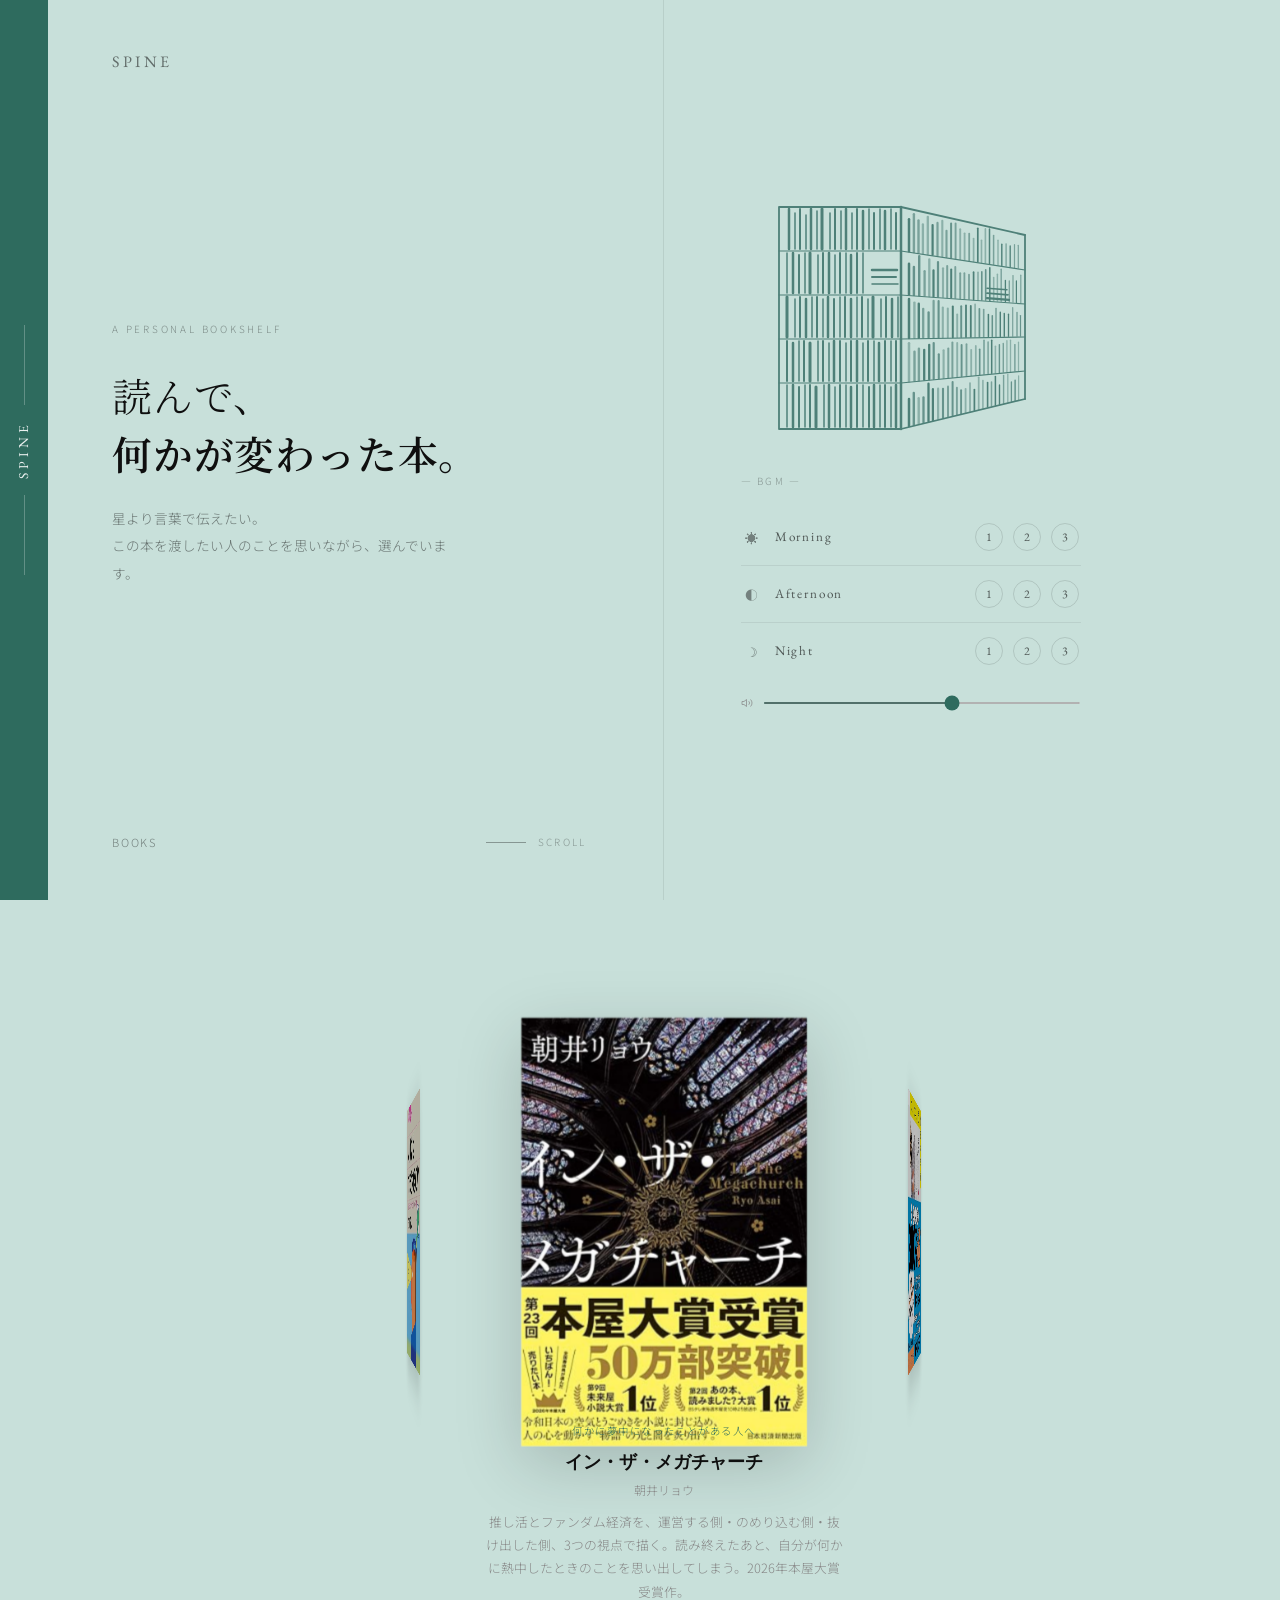
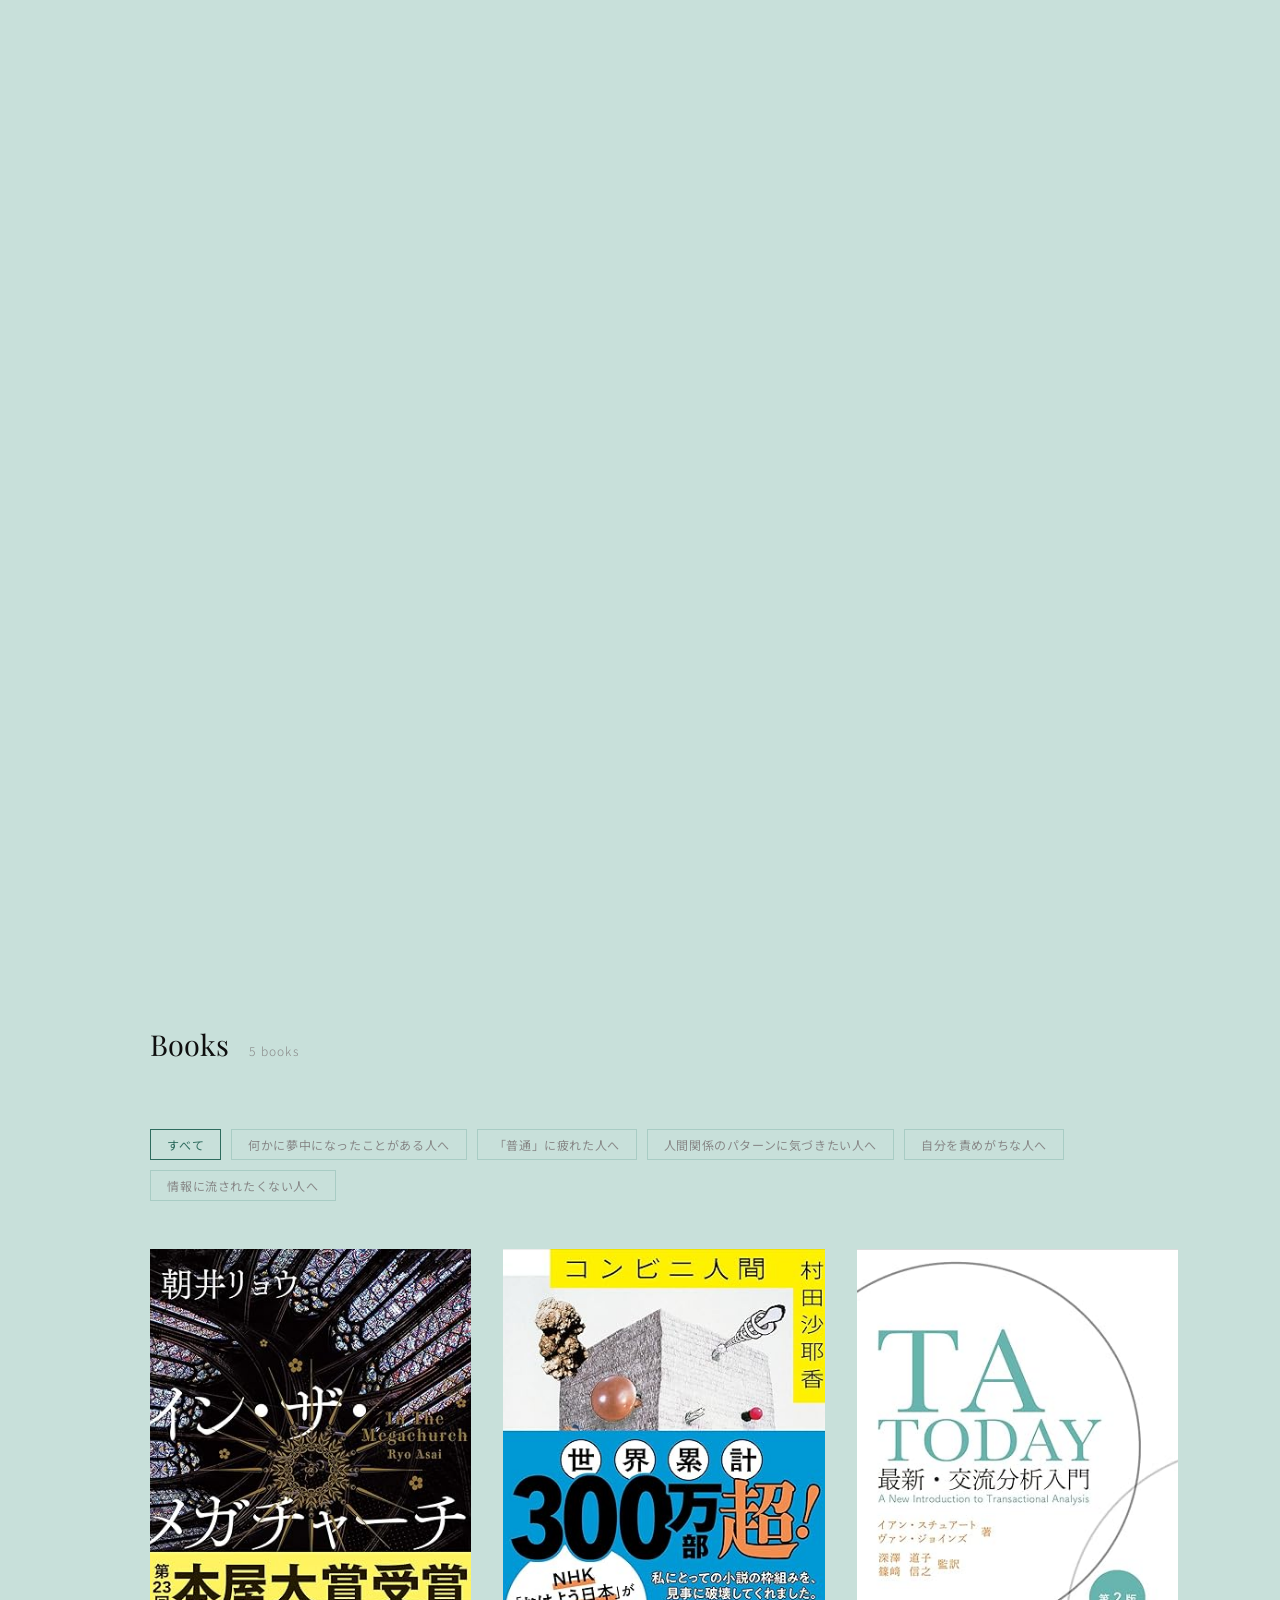
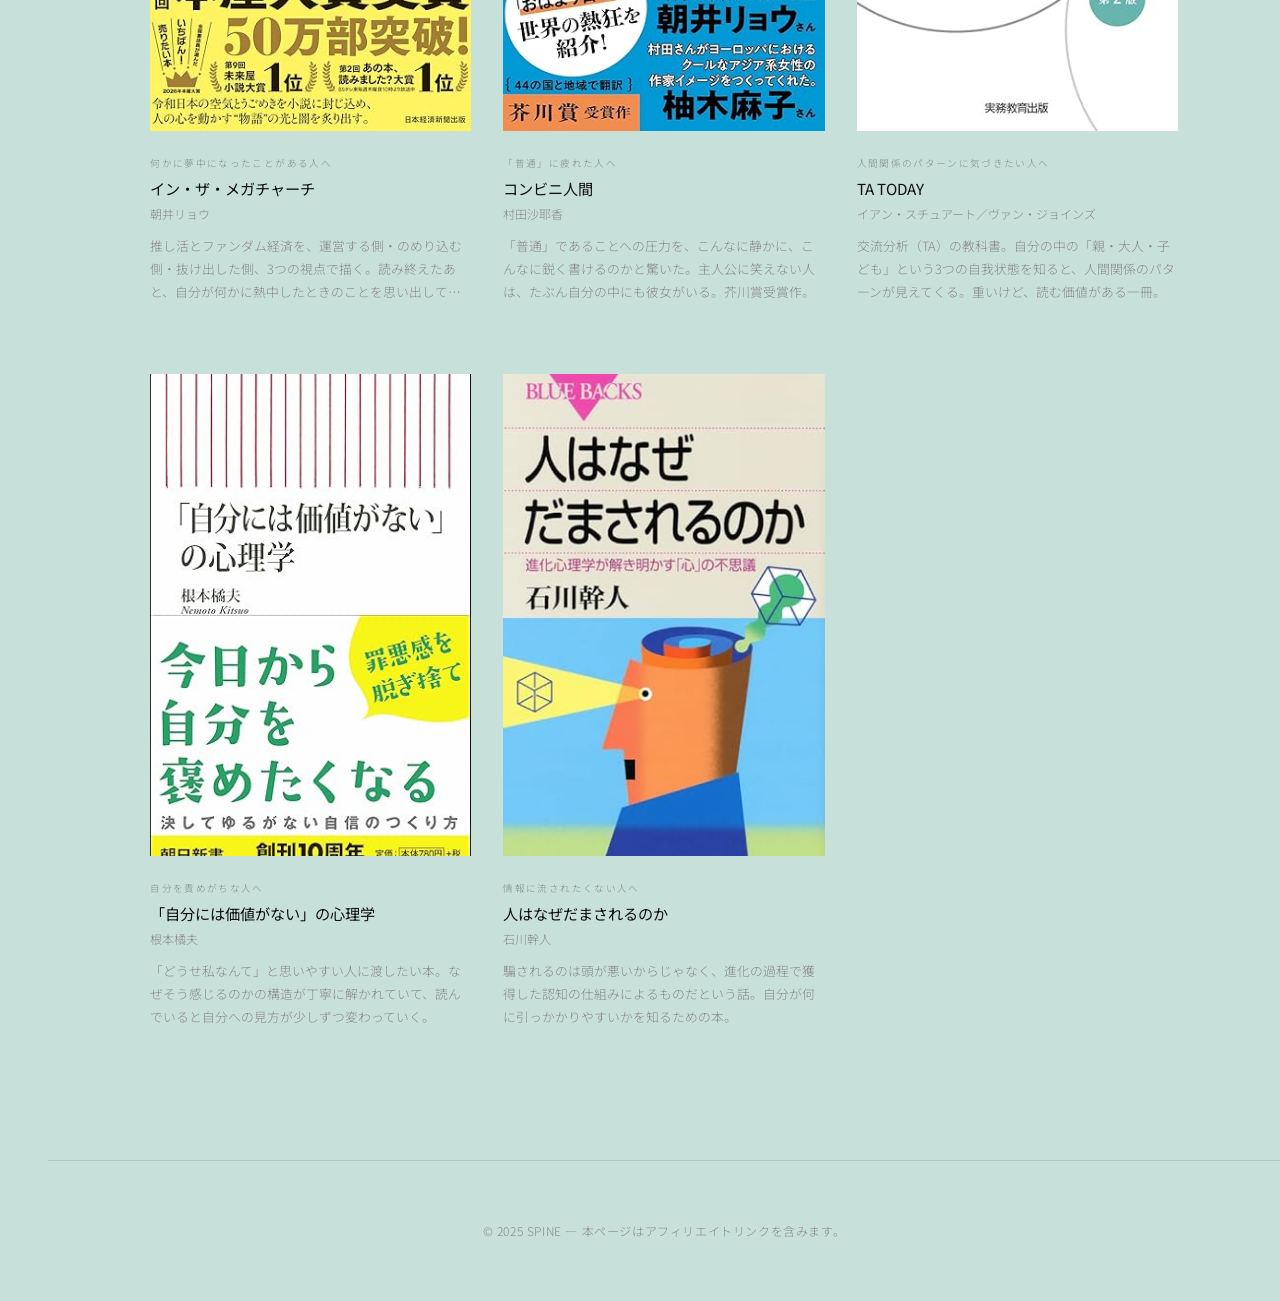
==== index.html @ bdf59b31 "Switch BGM from YouTube to self-hosted audio + MediaSession for background playback Co-Authored-By: " ====
<!DOCTYPE html>
<html lang="ja">
<head>
  <meta charset="UTF-8">
  <meta name="viewport" content="width=device-width, initial-scale=1.0">
  <title>SPINE — 読んで、何かが変わった本。</title>
  <meta name="description" content="読んだことのある本を、渡したい人のことを思って紹介します。">
  <link rel="stylesheet" href="css/style.css">
</head>
<body>

  <!-- Left Spine -->
  <div class="left-spine">
    <div class="spine-line"></div>
    <span class="spine-title">SPINE</span>
    <div class="spine-line"></div>
  </div>

  <!-- Hero: 2-column layout -->
  <section class="hero">

    <!-- Left col -->
    <div class="hero-left">
      <a href="/" class="hero-brand">SPINE</a>
      <div class="hero-text">
        <p class="hero-label">A Personal Bookshelf</p>
        <h1 class="hero-title">
          読んで、<br>
          <em>何かが変わった本。</em>
        </h1>
        <p class="hero-sub">
          星より言葉で伝えたい。<br>
          この本を渡したい人のことを思いながら、選んでいます。
        </p>
      </div>
      <div class="hero-footer">
        <a href="#books" class="hero-nav-link">Books</a>
        <div class="scroll-hint">
          <span class="scroll-line"></span>
          <span>Scroll</span>
        </div>
      </div>
    </div>

    <!-- Right col: BGM player -->
    <div class="hero-right">

      <!-- Bookshelf illustration -->
      <div class="hero-shelf">
        <svg viewBox="0 0 320 250" fill="none" xmlns="http://www.w3.org/2000/svg" class="shelf-svg">
          <g stroke="#4e8078" stroke-linecap="round" stroke-linejoin="round">

            <!-- ══ LEFT BOOKCASE (frontal view) ══ -->
            <rect x="38" y="16" width="122" height="222" stroke-width="1.8"/>
            <!-- shelf boards -->
            <line x1="38" y1="60" x2="160" y2="60" stroke-width="1.2"/>
            <line x1="38" y1="104" x2="160" y2="104" stroke-width="1.2"/>
            <line x1="38" y1="148" x2="160" y2="148" stroke-width="1.2"/>
            <line x1="38" y1="192" x2="160" y2="192" stroke-width="1.2"/>
            <!-- row 1 books -->
            <line x1="48" y1="18" x2="48" y2="58" stroke-width="2.5"/><line x1="54" y1="22" x2="54" y2="58" stroke-width="1.5"/>
            <line x1="59" y1="18" x2="59" y2="58" stroke-width="2"/><line x1="65" y1="24" x2="65" y2="58" stroke-width="1.5"/>
            <line x1="70" y1="18" x2="70" y2="58" stroke-width="2.5"/><line x1="76" y1="20" x2="76" y2="58" stroke-width="1.5"/>
            <line x1="81" y1="18" x2="81" y2="58" stroke-width="3"/><line x1="89" y1="22" x2="89" y2="58" stroke-width="1.5"/>
            <line x1="94" y1="18" x2="94" y2="58" stroke-width="2"/><line x1="100" y1="20" x2="100" y2="58" stroke-width="1.5"/>
            <line x1="105" y1="18" x2="105" y2="58" stroke-width="2.5"/><line x1="111" y1="22" x2="111" y2="58" stroke-width="1.5"/>
            <line x1="116" y1="18" x2="116" y2="58" stroke-width="2"/><line x1="122" y1="20" x2="122" y2="58" stroke-width="2.5"/>
            <line x1="128" y1="18" x2="128" y2="58" stroke-width="1.5"/><line x1="133" y1="22" x2="133" y2="58" stroke-width="2"/>
            <line x1="139" y1="18" x2="139" y2="58" stroke-width="1.5"/><line x1="144" y1="20" x2="144" y2="58" stroke-width="2.5"/>
            <line x1="150" y1="18" x2="150" y2="58" stroke-width="1.5"/><line x1="155" y1="22" x2="155" y2="58" stroke-width="2"/>
            <!-- row 2 books -->
            <line x1="46" y1="62" x2="46" y2="102" stroke-width="1.5"/><line x1="52" y1="62" x2="52" y2="102" stroke-width="2.5"/>
            <line x1="58" y1="64" x2="58" y2="102" stroke-width="2"/><line x1="64" y1="62" x2="64" y2="102" stroke-width="1.5"/>
            <line x1="69" y1="62" x2="69" y2="102" stroke-width="3"/><line x1="77" y1="64" x2="77" y2="102" stroke-width="1.5"/>
            <line x1="82" y1="62" x2="82" y2="102" stroke-width="2"/><line x1="88" y1="62" x2="88" y2="102" stroke-width="2.5"/>
            <line x1="94" y1="64" x2="94" y2="102" stroke-width="1.5"/><line x1="99" y1="62" x2="99" y2="102" stroke-width="2"/>
            <line x1="105" y1="62" x2="105" y2="102" stroke-width="1.5"/><line x1="110" y1="64" x2="110" y2="102" stroke-width="2.5"/>
            <line x1="116" y1="62" x2="116" y2="102" stroke-width="2"/><line x1="122" y1="62" x2="122" y2="102" stroke-width="1.5"/>
            <!-- lying books on row 2 -->
            <line x1="131" y1="79" x2="156" y2="79" stroke-width="2.5"/>
            <line x1="131" y1="86" x2="155" y2="86" stroke-width="2"/>
            <line x1="131" y1="93" x2="157" y2="93" stroke-width="1.5"/>
            <!-- row 3 books -->
            <line x1="46" y1="106" x2="46" y2="146" stroke-width="3"/><line x1="54" y1="108" x2="54" y2="146" stroke-width="1.5"/>
            <line x1="59" y1="106" x2="59" y2="146" stroke-width="2"/><line x1="65" y1="108" x2="65" y2="146" stroke-width="2.5"/>
            <line x1="71" y1="106" x2="71" y2="146" stroke-width="1.5"/><line x1="76" y1="106" x2="76" y2="146" stroke-width="2"/>
            <line x1="82" y1="108" x2="82" y2="146" stroke-width="1.5"/><line x1="87" y1="106" x2="87" y2="146" stroke-width="2.5"/>
            <line x1="93" y1="108" x2="93" y2="146" stroke-width="2"/><line x1="99" y1="106" x2="99" y2="146" stroke-width="1.5"/>
            <line x1="104" y1="106" x2="104" y2="146" stroke-width="2"/><line x1="110" y1="108" x2="110" y2="146" stroke-width="2.5"/>
            <line x1="116" y1="106" x2="116" y2="146" stroke-width="1.5"/><line x1="121" y1="106" x2="121" y2="146" stroke-width="2"/>
            <line x1="127" y1="108" x2="127" y2="146" stroke-width="1.5"/><line x1="132" y1="106" x2="132" y2="146" stroke-width="3"/>
            <line x1="140" y1="108" x2="140" y2="146" stroke-width="1.5"/><line x1="145" y1="106" x2="145" y2="146" stroke-width="2"/>
            <line x1="151" y1="108" x2="151" y2="146" stroke-width="2.5"/><line x1="157" y1="106" x2="157" y2="146" stroke-width="1.5"/>
            <!-- row 4 books -->
            <line x1="46" y1="150" x2="46" y2="190" stroke-width="2"/><line x1="52" y1="152" x2="52" y2="190" stroke-width="2.5"/>
            <line x1="58" y1="150" x2="58" y2="190" stroke-width="1.5"/><line x1="63" y1="150" x2="63" y2="190" stroke-width="2"/>
            <line x1="69" y1="152" x2="69" y2="190" stroke-width="3"/><line x1="77" y1="150" x2="77" y2="190" stroke-width="1.5"/>
            <line x1="82" y1="150" x2="82" y2="190" stroke-width="2"/><line x1="88" y1="152" x2="88" y2="190" stroke-width="1.5"/>
            <line x1="93" y1="150" x2="93" y2="190" stroke-width="2.5"/><line x1="99" y1="150" x2="99" y2="190" stroke-width="2"/>
            <line x1="105" y1="152" x2="105" y2="190" stroke-width="1.5"/><line x1="110" y1="150" x2="110" y2="190" stroke-width="2"/>
            <line x1="116" y1="150" x2="116" y2="190" stroke-width="2.5"/><line x1="122" y1="152" x2="122" y2="190" stroke-width="1.5"/>
            <line x1="127" y1="150" x2="127" y2="190" stroke-width="2"/><line x1="133" y1="150" x2="133" y2="190" stroke-width="1.5"/>
            <line x1="138" y1="152" x2="138" y2="190" stroke-width="2.5"/><line x1="144" y1="150" x2="144" y2="190" stroke-width="2"/>
            <line x1="150" y1="150" x2="150" y2="190" stroke-width="1.5"/><line x1="155" y1="150" x2="155" y2="190" stroke-width="2"/>
            <!-- row 5 books -->
            <line x1="46" y1="194" x2="46" y2="236" stroke-width="1.5"/><line x1="52" y1="194" x2="52" y2="236" stroke-width="2.5"/>
            <line x1="58" y1="196" x2="58" y2="236" stroke-width="2"/><line x1="64" y1="194" x2="64" y2="236" stroke-width="1.5"/>
            <line x1="69" y1="194" x2="69" y2="236" stroke-width="2"/><line x1="75" y1="196" x2="75" y2="236" stroke-width="3"/>
            <line x1="83" y1="194" x2="83" y2="236" stroke-width="1.5"/><line x1="88" y1="194" x2="88" y2="236" stroke-width="2.5"/>
            <line x1="94" y1="196" x2="94" y2="236" stroke-width="1.5"/><line x1="99" y1="194" x2="99" y2="236" stroke-width="2"/>
            <line x1="105" y1="194" x2="105" y2="236" stroke-width="1.5"/><line x1="110" y1="196" x2="110" y2="236" stroke-width="2.5"/>
            <line x1="116" y1="194" x2="116" y2="236" stroke-width="2"/><line x1="122" y1="194" x2="122" y2="236" stroke-width="1.5"/>
            <line x1="128" y1="196" x2="128" y2="236" stroke-width="2"/><line x1="133" y1="194" x2="133" y2="236" stroke-width="2.5"/>
            <line x1="139" y1="194" x2="139" y2="236" stroke-width="1.5"/><line x1="144" y1="194" x2="144" y2="236" stroke-width="2"/>
            <line x1="150" y1="196" x2="150" y2="236" stroke-width="1.5"/><line x1="155" y1="194" x2="155" y2="236" stroke-width="2.5"/>

            <!-- ══ RIGHT BOOKCASE (perspective — recedes to the right) ══ -->
            <!-- Frame: top (160,16)→(284,44), right edge (284,44)→(284,208), bottom (160,238)→(284,208) -->
            <line x1="160" y1="16" x2="284" y2="44" stroke-width="1.8"/>
            <line x1="160" y1="238" x2="284" y2="208" stroke-width="1.8"/>
            <line x1="284" y1="44" x2="284" y2="208" stroke-width="1.8"/>
            <!-- shelf boards in perspective -->
            <!-- y_right = 44 + (208-44)*(y_left-16)/(238-16) -->
            <!-- y60→79, y104→113, y148→146, y192→180 -->
            <line x1="160" y1="60" x2="284" y2="79" stroke-width="1.2"/>
            <line x1="160" y1="104" x2="284" y2="113" stroke-width="1.2"/>
            <line x1="160" y1="148" x2="284" y2="146" stroke-width="1.2"/>
            <line x1="160" y1="192" x2="284" y2="180" stroke-width="1.2"/>
            <!-- right panel: perspective-correct books -->
            <line x1="168.0" y1="28.3" x2="168.0" y2="60.2" stroke-width="2.5" stroke-opacity="1.0"/>
            <line x1="172.9" y1="23.3" x2="172.9" y2="61.0" stroke-width="2.4" stroke-opacity="0.65"/>
            <line x1="177.5" y1="29.4" x2="177.5" y2="61.7" stroke-width="2.4" stroke-opacity="0.65"/>
            <line x1="181.9" y1="33.4" x2="181.9" y2="62.4" stroke-width="2.3" stroke-opacity="0.5"/>
            <line x1="186.8" y1="25.8" x2="186.8" y2="63.1" stroke-width="2.3" stroke-opacity="0.5"/>
            <line x1="191.6" y1="34.0" x2="191.6" y2="63.8" stroke-width="2.2" stroke-opacity="1.0"/>
            <line x1="196.5" y1="31.9" x2="196.5" y2="64.6" stroke-width="2.2" stroke-opacity="0.65"/>
            <line x1="201.3" y1="29.8" x2="201.3" y2="65.3" stroke-width="2.1" stroke-opacity="0.5"/>
            <line x1="205.5" y1="39.8" x2="205.5" y2="66.0" stroke-width="2.1" stroke-opacity="0.65"/>
            <line x1="210.1" y1="32.5" x2="210.1" y2="66.7" stroke-width="2.0" stroke-opacity="0.8"/>
            <line x1="214.6" y1="32.5" x2="214.6" y2="67.4" stroke-width="1.9" stroke-opacity="0.65"/>
            <line x1="219.2" y1="38.3" x2="219.2" y2="68.1" stroke-width="1.9" stroke-opacity="0.5"/>
            <line x1="223.6" y1="42.3" x2="223.6" y2="68.7" stroke-width="1.8" stroke-opacity="0.5"/>
            <line x1="228.2" y1="42.7" x2="228.2" y2="69.5" stroke-width="1.8" stroke-opacity="0.65"/>
            <line x1="232.6" y1="47.5" x2="232.6" y2="70.1" stroke-width="1.7" stroke-opacity="0.5"/>
            <line x1="236.8" y1="37.3" x2="236.8" y2="70.8" stroke-width="1.7" stroke-opacity="1.0"/>
            <line x1="240.5" y1="49.2" x2="240.5" y2="71.3" stroke-width="1.6" stroke-opacity="0.5"/>
            <line x1="244.4" y1="37.9" x2="244.4" y2="71.9" stroke-width="1.6" stroke-opacity="0.5"/>
            <line x1="248.5" y1="38.1" x2="248.5" y2="72.6" stroke-width="1.5" stroke-opacity="1.0"/>
            <line x1="252.6" y1="44.4" x2="252.6" y2="73.2" stroke-width="1.5" stroke-opacity="0.65"/>
            <line x1="257.0" y1="49.2" x2="257.0" y2="73.9" stroke-width="1.4" stroke-opacity="0.5"/>
            <line x1="260.8" y1="53.2" x2="260.8" y2="74.4" stroke-width="1.4" stroke-opacity="1.0"/>
            <line x1="265.1" y1="52.8" x2="265.1" y2="75.1" stroke-width="1.3" stroke-opacity="0.65"/>
            <line x1="269.2" y1="55.0" x2="269.2" y2="75.7" stroke-width="1.3" stroke-opacity="1.0"/>
            <line x1="273.5" y1="53.7" x2="273.5" y2="76.4" stroke-width="1.2" stroke-opacity="0.65"/>
            <line x1="277.3" y1="54.3" x2="277.3" y2="77.0" stroke-width="1.2" stroke-opacity="0.65"/>
            <line x1="168.0" y1="72.7" x2="168.0" y2="103.6" stroke-width="2.5" stroke-opacity="1.0"/>
            <line x1="172.9" y1="76.0" x2="172.9" y2="103.9" stroke-width="2.4" stroke-opacity="0.8"/>
            <line x1="178.2" y1="65.3" x2="178.2" y2="104.3" stroke-width="2.4" stroke-opacity="0.8"/>
            <line x1="183.6" y1="80.2" x2="183.6" y2="104.7" stroke-width="2.3" stroke-opacity="0.65"/>
            <line x1="188.3" y1="68.5" x2="188.3" y2="105.1" stroke-width="2.3" stroke-opacity="0.5"/>
            <line x1="192.5" y1="79.4" x2="192.5" y2="105.4" stroke-width="2.2" stroke-opacity="1.0"/>
            <line x1="197.0" y1="71.0" x2="197.0" y2="105.7" stroke-width="2.2" stroke-opacity="0.8"/>
            <line x1="202.0" y1="77.2" x2="202.0" y2="106.0" stroke-width="2.1" stroke-opacity="0.5"/>
            <line x1="206.2" y1="75.0" x2="206.2" y2="106.4" stroke-width="2.0" stroke-opacity="0.65"/>
            <line x1="210.2" y1="78.5" x2="210.2" y2="106.6" stroke-width="2.0" stroke-opacity="1.0"/>
            <line x1="214.3" y1="76.0" x2="214.3" y2="106.9" stroke-width="1.9" stroke-opacity="0.65"/>
            <line x1="219.2" y1="82.3" x2="219.2" y2="107.3" stroke-width="1.9" stroke-opacity="0.65"/>
            <line x1="223.4" y1="82.2" x2="223.4" y2="107.6" stroke-width="1.8" stroke-opacity="0.65"/>
            <line x1="228.0" y1="83.7" x2="228.0" y2="107.9" stroke-width="1.8" stroke-opacity="0.65"/>
            <line x1="232.6" y1="81.2" x2="232.6" y2="108.3" stroke-width="1.7" stroke-opacity="1.0"/>
            <line x1="237.0" y1="81.3" x2="237.0" y2="108.6" stroke-width="1.7" stroke-opacity="0.5"/>
            <line x1="240.8" y1="80.7" x2="240.8" y2="108.9" stroke-width="1.6" stroke-opacity="0.8"/>
            <line x1="244.7" y1="78.7" x2="244.7" y2="109.1" stroke-width="1.6" stroke-opacity="0.8"/>
            <line x1="248.8" y1="76.7" x2="248.8" y2="109.4" stroke-width="1.5" stroke-opacity="1.0"/>
            <line x1="252.7" y1="86.6" x2="252.7" y2="109.7" stroke-width="1.5" stroke-opacity="0.5"/>
            <line x1="256.4" y1="83.2" x2="256.4" y2="110.0" stroke-width="1.4" stroke-opacity="0.5"/>
            <line x1="260.2" y1="78.2" x2="260.2" y2="110.3" stroke-width="1.4" stroke-opacity="0.65"/>
            <line x1="264.4" y1="89.4" x2="264.4" y2="110.6" stroke-width="1.3" stroke-opacity="1.0"/>
            <line x1="268.3" y1="90.0" x2="268.3" y2="110.9" stroke-width="1.3" stroke-opacity="0.65"/>
            <line x1="272.0" y1="84.6" x2="272.0" y2="111.1" stroke-width="1.2" stroke-opacity="0.65"/>
            <line x1="275.4" y1="89.9" x2="275.4" y2="111.4" stroke-width="1.2" stroke-opacity="1.0"/>
            <line x1="279.8" y1="84.2" x2="279.8" y2="111.7" stroke-width="1.2" stroke-opacity="0.65"/>
            <line x1="246" y1="107.2" x2="268" y2="108.8" stroke-width="2.2"/>
            <line x1="246" y1="102.2" x2="267" y2="103.8" stroke-width="1.8"/>
            <line x1="246" y1="97.2" x2="266" y2="98.7" stroke-width="1.5"/>
            <line x1="168.0" y1="107.9" x2="168.0" y2="146.9" stroke-width="2.5" stroke-opacity="1.0"/>
            <line x1="173.4" y1="111.6" x2="173.4" y2="146.8" stroke-width="2.4" stroke-opacity="0.5"/>
            <line x1="177.8" y1="112.8" x2="177.8" y2="146.7" stroke-width="2.4" stroke-opacity="1.0"/>
            <line x1="182.2" y1="117.8" x2="182.2" y2="146.6" stroke-width="2.3" stroke-opacity="0.65"/>
            <line x1="187.6" y1="121.5" x2="187.6" y2="146.6" stroke-width="2.3" stroke-opacity="0.8"/>
            <line x1="192.6" y1="109.9" x2="192.6" y2="146.5" stroke-width="2.2" stroke-opacity="0.65"/>
            <line x1="197.6" y1="110.0" x2="197.6" y2="146.4" stroke-width="2.1" stroke-opacity="0.8"/>
            <line x1="201.8" y1="116.5" x2="201.8" y2="146.3" stroke-width="2.1" stroke-opacity="0.5"/>
            <line x1="206.8" y1="117.5" x2="206.8" y2="146.2" stroke-width="2.0" stroke-opacity="0.5"/>
            <line x1="211.8" y1="115.6" x2="211.8" y2="146.2" stroke-width="2.0" stroke-opacity="1.0"/>
            <line x1="216.2" y1="123.5" x2="216.2" y2="146.1" stroke-width="1.9" stroke-opacity="0.5"/>
            <line x1="220.2" y1="115.2" x2="220.2" y2="146.0" stroke-width="1.9" stroke-opacity="0.8"/>
            <line x1="225.0" y1="114.3" x2="225.0" y2="146.0" stroke-width="1.8" stroke-opacity="1.0"/>
            <line x1="229.8" y1="115.0" x2="229.8" y2="145.9" stroke-width="1.8" stroke-opacity="1.0"/>
            <line x1="234.1" y1="113.4" x2="234.1" y2="145.8" stroke-width="1.7" stroke-opacity="0.5"/>
            <line x1="238.4" y1="117.8" x2="238.4" y2="145.7" stroke-width="1.7" stroke-opacity="0.8"/>
            <line x1="242.7" y1="118.5" x2="242.7" y2="145.7" stroke-width="1.6" stroke-opacity="0.65"/>
            <line x1="247.4" y1="123.4" x2="247.4" y2="145.6" stroke-width="1.5" stroke-opacity="1.0"/>
            <line x1="251.3" y1="124.8" x2="251.3" y2="145.5" stroke-width="1.5" stroke-opacity="0.8"/>
            <line x1="255.0" y1="117.5" x2="255.0" y2="145.5" stroke-width="1.5" stroke-opacity="0.65"/>
            <line x1="259.3" y1="121.1" x2="259.3" y2="145.4" stroke-width="1.4" stroke-opacity="1.0"/>
            <line x1="263.3" y1="122.5" x2="263.3" y2="145.3" stroke-width="1.4" stroke-opacity="1.0"/>
            <line x1="267.5" y1="123.2" x2="267.5" y2="145.3" stroke-width="1.3" stroke-opacity="1.0"/>
            <line x1="271.7" y1="116.7" x2="271.7" y2="145.2" stroke-width="1.2" stroke-opacity="0.65"/>
            <line x1="276.0" y1="121.4" x2="276.0" y2="145.1" stroke-width="1.2" stroke-opacity="0.8"/>
            <line x1="279.5" y1="124.5" x2="279.5" y2="145.1" stroke-width="1.2" stroke-opacity="0.8"/>
            <line x1="168.0" y1="152.3" x2="168.0" y2="190.2" stroke-width="2.5" stroke-opacity="0.5"/>
            <line x1="173.5" y1="160.8" x2="173.5" y2="189.7" stroke-width="2.4" stroke-opacity="0.65"/>
            <line x1="177.9" y1="157.7" x2="177.9" y2="189.3" stroke-width="2.4" stroke-opacity="0.65"/>
            <line x1="183.2" y1="158.8" x2="183.2" y2="188.8" stroke-width="2.3" stroke-opacity="1.0"/>
            <line x1="188.2" y1="153.8" x2="188.2" y2="188.3" stroke-width="2.3" stroke-opacity="1.0"/>
            <line x1="192.7" y1="152.0" x2="192.7" y2="187.8" stroke-width="2.2" stroke-opacity="0.8"/>
            <line x1="197.8" y1="163.2" x2="197.8" y2="187.3" stroke-width="2.1" stroke-opacity="0.8"/>
            <line x1="202.6" y1="159.2" x2="202.6" y2="186.9" stroke-width="2.1" stroke-opacity="0.5"/>
            <line x1="207.3" y1="157.6" x2="207.3" y2="186.4" stroke-width="2.0" stroke-opacity="0.65"/>
            <line x1="211.4" y1="151.5" x2="211.4" y2="186.0" stroke-width="2.0" stroke-opacity="0.65"/>
            <line x1="216.2" y1="151.9" x2="216.2" y2="185.6" stroke-width="1.9" stroke-opacity="0.5"/>
            <line x1="220.6" y1="154.0" x2="220.6" y2="185.1" stroke-width="1.9" stroke-opacity="0.8"/>
            <line x1="225.5" y1="153.2" x2="225.5" y2="184.7" stroke-width="1.8" stroke-opacity="0.65"/>
            <line x1="230.2" y1="158.8" x2="230.2" y2="184.2" stroke-width="1.8" stroke-opacity="0.5"/>
            <line x1="234.8" y1="154.9" x2="234.8" y2="183.8" stroke-width="1.7" stroke-opacity="0.5"/>
            <line x1="238.7" y1="158.2" x2="238.7" y2="183.4" stroke-width="1.6" stroke-opacity="0.8"/>
            <line x1="243.0" y1="149.2" x2="243.0" y2="183.0" stroke-width="1.6" stroke-opacity="0.65"/>
            <line x1="247.1" y1="151.1" x2="247.1" y2="182.6" stroke-width="1.5" stroke-opacity="0.65"/>
            <line x1="250.7" y1="149.2" x2="250.7" y2="182.2" stroke-width="1.5" stroke-opacity="1.0"/>
            <line x1="254.4" y1="155.3" x2="254.4" y2="181.9" stroke-width="1.5" stroke-opacity="0.5"/>
            <line x1="258.4" y1="153.7" x2="258.4" y2="181.5" stroke-width="1.4" stroke-opacity="0.8"/>
            <line x1="262.3" y1="152.5" x2="262.3" y2="181.1" stroke-width="1.4" stroke-opacity="0.65"/>
            <line x1="265.9" y1="149.7" x2="265.9" y2="180.8" stroke-width="1.3" stroke-opacity="0.5"/>
            <line x1="269.5" y1="149.2" x2="269.5" y2="180.4" stroke-width="1.3" stroke-opacity="0.5"/>
            <line x1="273.9" y1="153.5" x2="273.9" y2="180.0" stroke-width="1.2" stroke-opacity="0.8"/>
            <line x1="277.5" y1="151.2" x2="277.5" y2="179.6" stroke-width="1.2" stroke-opacity="0.5"/>
            <line x1="168.0" y1="207.9" x2="168.0" y2="235.1" stroke-width="2.5" stroke-opacity="1.0"/>
            <line x1="172.8" y1="201.9" x2="172.8" y2="233.9" stroke-width="2.4" stroke-opacity="0.8"/>
            <line x1="177.7" y1="207.2" x2="177.7" y2="232.7" stroke-width="2.4" stroke-opacity="0.5"/>
            <line x1="182.5" y1="206.4" x2="182.5" y2="231.6" stroke-width="2.3" stroke-opacity="0.8"/>
            <line x1="187.5" y1="192.7" x2="187.5" y2="230.3" stroke-width="2.3" stroke-opacity="1.0"/>
            <line x1="191.9" y1="198.0" x2="191.9" y2="229.3" stroke-width="2.2" stroke-opacity="1.0"/>
            <line x1="197.1" y1="197.7" x2="197.1" y2="228.0" stroke-width="2.2" stroke-opacity="0.5"/>
            <line x1="202.0" y1="197.8" x2="202.0" y2="226.8" stroke-width="2.1" stroke-opacity="0.8"/>
            <line x1="207.0" y1="195.4" x2="207.0" y2="225.6" stroke-width="2.0" stroke-opacity="0.65"/>
            <line x1="211.6" y1="191.0" x2="211.6" y2="224.5" stroke-width="2.0" stroke-opacity="0.8"/>
            <line x1="215.9" y1="196.7" x2="215.9" y2="223.5" stroke-width="1.9" stroke-opacity="0.65"/>
            <line x1="220.1" y1="199.2" x2="220.1" y2="222.5" stroke-width="1.9" stroke-opacity="0.8"/>
            <line x1="224.6" y1="197.8" x2="224.6" y2="221.4" stroke-width="1.8" stroke-opacity="0.5"/>
            <line x1="229.0" y1="192.1" x2="229.0" y2="220.3" stroke-width="1.8" stroke-opacity="0.5"/>
            <line x1="233.4" y1="198.5" x2="233.4" y2="219.2" stroke-width="1.7" stroke-opacity="1.0"/>
            <line x1="237.7" y1="186.3" x2="237.7" y2="218.2" stroke-width="1.7" stroke-opacity="0.5"/>
            <line x1="241.9" y1="189.5" x2="241.9" y2="217.2" stroke-width="1.6" stroke-opacity="0.5"/>
            <line x1="246.6" y1="191.6" x2="246.6" y2="216.0" stroke-width="1.6" stroke-opacity="1.0"/>
            <line x1="250.5" y1="190.9" x2="250.5" y2="215.1" stroke-width="1.5" stroke-opacity="0.65"/>
            <line x1="254.4" y1="185.6" x2="254.4" y2="214.2" stroke-width="1.5" stroke-opacity="1.0"/>
            <line x1="258.5" y1="193.9" x2="258.5" y2="213.2" stroke-width="1.4" stroke-opacity="1.0"/>
            <line x1="262.6" y1="184.4" x2="262.6" y2="212.2" stroke-width="1.4" stroke-opacity="0.65"/>
            <line x1="266.8" y1="183.4" x2="266.8" y2="211.2" stroke-width="1.3" stroke-opacity="0.5"/>
            <line x1="270.4" y1="190.9" x2="270.4" y2="210.3" stroke-width="1.3" stroke-opacity="0.8"/>
            <line x1="274.1" y1="189.1" x2="274.1" y2="209.4" stroke-width="1.2" stroke-opacity="1.0"/>
            <line x1="277.6" y1="184.8" x2="277.6" y2="208.6" stroke-width="1.2" stroke-opacity="0.5"/>

            <!-- corner column -->
            <line x1="160" y1="16" x2="160" y2="238" stroke-width="2.5"/>

          </g>
        </svg>
      </div>

      <div class="hero-bgm">
        <p class="bgm-title">— BGM —</p>
        <div class="bgm-rows" id="bgmRows"></div>
        <div class="volume-row">
          <svg viewBox="0 0 24 24" fill="none" stroke="currentColor" stroke-width="1.5" width="12" height="12"><path d="M11 5L6 9H2v6h4l5 4V5z"/><path d="M19.07 4.93a10 10 0 0 1 0 14.14M15.54 8.46a5 5 0 0 1 0 7.07"/></svg>
          <input type="range" class="volume-slider" id="volumeSlider" min="0" max="1" step="0.01" value="0.6">
        </div>
      </div>
    </div>

  </section>

  <!-- 3D Carousel Showcase -->
  <section class="showcase">
    <div class="showcase-sticky">
      <div class="showcase-scene">
        <div class="showcase-stack" id="showcaseStack"></div>
      </div>
      <div class="showcase-info" id="showcaseInfo">
        <span class="info-tag"></span>
        <p class="info-title"></p>
        <p class="info-author"></p>
        <p class="info-desc"></p>
      </div>
    </div>
  </section>

  <!-- Books -->
  <section class="books-section" id="books">
    <div class="section-header">
      <h2 class="section-title">Books</h2>
      <span class="section-count">— books</span>
    </div>
    <div class="filter-tags"></div>
    <div class="books-grid"></div>
  </section>

  <footer>
    <p>© 2025 SPINE — 本ページはアフィリエイトリンクを含みます。</p>
  </footer>

  <!-- Background music player (self-hosted, plays in background) -->
  <audio id="bgmAudio" loop preload="none"></audio>

  <script src="js/main.js"></script>
</body>
</html>
---- css/style.css ----
@import url('https://fonts.googleapis.com/css2?family=Playfair+Display:ital,wght@0,400;0,600;1,400&family=Noto+Sans+JP:wght@300;400&family=Noto+Serif+JP:wght@300;400;600&family=Cormorant+Garamond:ital,wght@0,300;0,400;1,300&family=EB+Garamond:ital,wght@0,400;1,400&family=Josefin+Sans:wght@200;300&family=Raleway:wght@200;300&display=swap');

*, *::before, *::after {
  box-sizing: border-box;
  margin: 0;
  padding: 0;
}

:root {
  --bg: #c8e0da;
  --bg-card: #daeee9;
  --bg-hero: #faf9f7;
  --text: #0f0f0f;
  --text-muted: #888888;
  --accent: #2e6b5e;
  --border: #a8ccc4;
  --spine-width: 48px;
}

html {
  scroll-behavior: smooth;
}

body {
  background: var(--bg);
  color: var(--text);
  font-family: 'Noto Sans JP', sans-serif;
  font-weight: 300;
  line-height: 1.7;
  padding-left: var(--spine-width);
}

/* ─── Hero (2-column layout) ─── */
.hero {
  background: var(--bg);
  min-height: 100vh;
  display: grid;
  grid-template-columns: 1fr 1fr;
  padding: 0;
}

.hero-left {
  display: flex;
  flex-direction: column;
  justify-content: space-between;
  padding: 48px 6vw 48px 5vw;
  border-right: 1px solid rgba(0,0,0,0.08);
}

.hero-brand {
  font-family: 'EB Garamond', serif;
  font-size: 1rem;
  letter-spacing: 0.22em;
  color: var(--text);
  text-decoration: none;
  opacity: 0.55;
}

.hero-text {
  flex: 1;
  display: flex;
  flex-direction: column;
  justify-content: center;
  padding: 40px 0;
}

.hero-label {
  font-size: 0.62rem;
  letter-spacing: 0.28em;
  color: var(--text);
  opacity: 0.4;
  text-transform: uppercase;
  margin-bottom: 28px;
}

.hero-footer {
  display: flex;
  align-items: center;
  justify-content: space-between;
}

.hero-nav-link {
  font-size: 0.7rem;
  letter-spacing: 0.16em;
  color: var(--text);
  opacity: 0.45;
  text-decoration: none;
  text-transform: uppercase;
  transition: opacity 0.2s;
}

.hero-nav-link:hover { opacity: 0.8; }

/* ─── Hero Shelf illustration ─── */
.hero-shelf {
  margin-bottom: 32px;
}

.shelf-svg {
  width: 100%;
  max-width: 320px;
  height: auto;
  color: var(--text);
  display: block;
}

/* ─── Hero Right: BGM ─── */
.hero-right {
  display: flex;
  flex-direction: column;
  justify-content: center;
  padding: 48px 5vw 48px 6vw;
}

.hero-bgm {
  display: flex;
  flex-direction: column;
  gap: 0;
}

.bgm-title {
  font-size: 0.62rem;
  letter-spacing: 0.22em;
  color: var(--text);
  opacity: 0.35;
  text-align: left;
  margin-bottom: 20px;
}

.hero-title {
  font-family: 'Noto Serif JP', serif;
  font-size: clamp(1.8rem, 3.1vw, 3.2rem);
  line-height: 1.45;
  font-weight: 300;
  color: var(--text);
  margin-bottom: 24px;
  letter-spacing: 0.02em;
}

.hero-title em {
  font-style: normal;
  font-weight: 600;
  color: var(--text);
  white-space: nowrap;
}

.hero-sub {
  font-size: 0.85rem;
  color: var(--text);
  opacity: 0.5;
  max-width: 360px;
  line-height: 2;
  font-weight: 300;
}

.scroll-hint {
  display: flex;
  align-items: center;
  gap: 12px;
  font-size: 0.62rem;
  letter-spacing: 0.22em;
  color: var(--text);
  opacity: 0.35;
  text-transform: uppercase;
}

.scroll-line {
  width: 40px;
  height: 1px;
  background: var(--text);
  animation: scroll-pulse 2s ease-in-out infinite;
}

@keyframes scroll-pulse {
  0%, 100% { opacity: 1; transform: scaleX(1); }
  50% { opacity: 0.4; transform: scaleX(0.6); }
}

/* ─── Books Section ─── */
.books-section {
  padding: 100px 8vw;
}

.section-header {
  margin-bottom: 60px;
  display: flex;
  align-items: baseline;
  gap: 20px;
}

.section-title {
  font-family: 'Playfair Display', serif;
  font-size: 1.8rem;
  font-weight: 400;
}

.section-count {
  font-size: 0.75rem;
  color: var(--text-muted);
  letter-spacing: 0.1em;
}

/* ─── Filter Tags ─── */
.filter-tags {
  display: flex;
  gap: 10px;
  flex-wrap: wrap;
  margin-bottom: 48px;
}

.filter-tag {
  padding: 6px 16px;
  border: 1px solid var(--border);
  background: transparent;
  color: var(--text-muted);
  font-family: 'Noto Sans JP', sans-serif;
  font-size: 0.75rem;
  letter-spacing: 0.05em;
  cursor: pointer;
  transition: all 0.2s;
}

.filter-tag:hover,
.filter-tag.active {
  border-color: var(--accent);
  color: var(--accent);
}

/* ─── Book Grid ─── */
.books-grid {
  display: grid;
  grid-template-columns: repeat(3, 1fr);
  gap: 40px 32px;
}

/* ─── Book Card ─── */
.book-card {
  opacity: 0;
  transform: translateY(40px) scale(0.97);
  transition: opacity 0.6s ease, transform 0.6s ease;
}

.book-card.visible {
  opacity: 1;
  transform: translateY(0) scale(1);
}

.book-card-inner {
  cursor: pointer;
  display: block;
  text-decoration: none;
  color: inherit;
}

.cover-wrap {
  position: relative;
  width: 100%;
  aspect-ratio: 2/3;
  overflow: hidden;
  background: var(--bg-card);
  margin-bottom: 16px;
}

.cover-wrap img {
  width: 100%;
  height: 100%;
  object-fit: cover;
  transition: transform 0.5s ease;
  display: block;
}

.book-card-inner:hover .cover-wrap img {
  transform: scale(1.04);
}

.card-more {
  display: inline-block;
  margin-top: 10px;
  font-size: 0.7rem;
  letter-spacing: 0.08em;
  color: var(--accent);
  opacity: 0;
  transition: opacity 0.25s;
}

.book-card-inner:hover .card-more {
  opacity: 1;
}

/* ─── Book Detail Page ─── */
.book-detail {
  max-width: 920px;
  margin: 0 auto;
  padding: 64px 6vw 80px;
  min-height: 80vh;
}

.back-link {
  font-family: 'EB Garamond', serif;
  font-size: 0.8rem;
  letter-spacing: 0.14em;
  color: var(--text);
  opacity: 0.5;
  text-decoration: none;
  transition: opacity 0.2s;
}

.back-link:hover {
  opacity: 1;
}

.detail-grid {
  display: grid;
  grid-template-columns: 280px 1fr;
  gap: 56px;
  margin-top: 48px;
}

.detail-cover img {
  width: 100%;
  display: block;
  box-shadow: 0 16px 40px rgba(0, 0, 0, 0.14);
}

.detail-cover .cover-placeholder {
  aspect-ratio: 2/3;
}

.detail-to {
  font-size: 0.78rem;
  letter-spacing: 0.1em;
  color: var(--accent);
  margin-bottom: 14px;
}

.detail-title {
  font-family: 'Noto Serif JP', serif;
  font-size: clamp(1.5rem, 2.6vw, 2.2rem);
  font-weight: 600;
  line-height: 1.5;
  margin-bottom: 8px;
}

.detail-author {
  font-size: 0.85rem;
  color: var(--text-muted);
  margin-bottom: 32px;
}

.detail-desc {
  font-size: 0.92rem;
  line-height: 2.1;
  margin-bottom: 28px;
}

.detail-comment p {
  font-size: 0.92rem;
  line-height: 2.1;
  margin-bottom: 1.2em;
}

.detail-related {
  margin-top: 80px;
  border-top: 1px solid rgba(0, 0, 0, 0.08);
  padding-top: 40px;
}

.related-heading {
  font-family: 'Noto Serif JP', serif;
  font-size: 1rem;
  font-weight: 400;
  margin-bottom: 20px;
}

.related-card {
  display: flex;
  align-items: baseline;
  gap: 16px;
  padding: 12px 0;
  text-decoration: none;
  color: var(--text);
  border-bottom: 1px solid rgba(0, 0, 0, 0.05);
  transition: color 0.2s;
}

.related-card:hover {
  color: var(--accent);
}

.related-title {
  font-size: 0.92rem;
}

.related-author {
  font-size: 0.75rem;
  color: var(--text-muted);
}

.cover-placeholder {
  width: 100%;
  height: 100%;
  display: flex;
  align-items: center;
  justify-content: center;
  font-family: 'Playfair Display', serif;
  font-size: 0.85rem;
  color: var(--text-muted);
  padding: 24px;
  text-align: center;
  line-height: 1.5;
  background: linear-gradient(145deg, #daeee9, #c8e0da);
}

.book-tag {
  display: inline-block;
  font-size: 0.6rem;
  letter-spacing: 0.14em;
  color: var(--text);
  opacity: 0.4;
  text-transform: uppercase;
  margin-bottom: 6px;
}

.book-title {
  font-size: 0.95rem;
  font-weight: 400;
  line-height: 1.5;
  margin-bottom: 4px;
}

.book-author {
  font-size: 0.75rem;
  color: var(--text-muted);
  margin-bottom: 10px;
}

.book-desc {
  font-size: 0.8rem;
  color: var(--text-muted);
  line-height: 1.8;
  display: -webkit-box;
  -webkit-line-clamp: 3;
  -webkit-box-orient: vertical;
  overflow: hidden;
}

/* ─── Buy Links ─── */
.buy-links {
  display: flex;
  gap: 8px;
  margin-top: 14px;
}

.buy-link {
  flex: 1;
  padding: 8px 12px;
  text-align: center;
  text-decoration: none;
  font-size: 0.7rem;
  letter-spacing: 0.08em;
  border: 1px solid var(--border);
  color: var(--text-muted);
  transition: all 0.2s;
}

.buy-link:hover {
  border-color: var(--accent);
  color: var(--accent);
}

.buy-link.amazon:hover {
  border-color: #f0a500;
  color: #f0a500;
}

.buy-link.rakuten:hover {
  border-color: #bf0000;
  color: #bf0000;
}

/* ─── Showcase (3D carousel) ─── */
.showcase {
  height: 180vh;
  position: relative;
  background: var(--bg);
}

.showcase-sticky {
  position: sticky;
  top: 0;
  height: 100vh;
  overflow: hidden;
  display: flex;
  flex-direction: column;
  align-items: center;
  justify-content: center;
  gap: 48px;
  perspective: 1000px;
}

.showcase-scene {
  perspective: 1000px;
}

.showcase-stack {
  position: relative;
  width: 180px;
  height: 270px;
  transform-style: preserve-3d;
  will-change: transform;
}

.showcase-card {
  position: absolute;
  top: 0;
  left: 0;
  width: 180px;
  transform-style: preserve-3d;
  backface-visibility: hidden;
}

.showcase-card .cover-wrap {
  aspect-ratio: 2/3;
  width: 180px;
  margin-bottom: 0;
  box-shadow: 0 12px 40px rgba(0,0,0,0.18);
}

/* ─── Showcase info panel ─── */
.showcase-info {
  text-align: center;
  max-width: 360px;
  opacity: 0;
  transform: translateY(8px);
  transition: opacity 0.3s ease, transform 0.3s ease;
  pointer-events: none;
}

.showcase-info.visible {
  opacity: 1;
  transform: translateY(0);
  pointer-events: auto;
}

.info-tag {
  display: inline-block;
  font-size: 0.65rem;
  letter-spacing: 0.14em;
  color: var(--accent);
  text-transform: uppercase;
  margin-bottom: 6px;
}

.info-title {
  font-family: 'Playfair Display', serif;
  font-size: 1.1rem;
  font-weight: 600;
  margin-bottom: 4px;
  color: var(--text);
}

.info-author {
  font-size: 0.75rem;
  color: var(--text-muted);
  margin-bottom: 10px;
}

.info-desc {
  font-size: 0.8rem;
  color: var(--text-muted);
  line-height: 1.8;
}

/* ─── Font Preview (temp) ─── */
.font-preview {
  position: fixed;
  top: 50%;
  left: 50%;
  transform: translate(-50%, -50%);
  z-index: 999;
  background: var(--bg-hero);
  border: 1px solid var(--border);
  padding: 40px 56px;
  display: flex;
  flex-direction: column;
  gap: 28px;
  box-shadow: 0 20px 60px rgba(0,0,0,0.12);
  min-width: 360px;
}

.font-preview-item {
  display: flex;
  align-items: baseline;
  gap: 24px;
}

.font-preview-label {
  font-size: 0.65rem;
  letter-spacing: 0.1em;
  color: var(--text-muted);
  width: 140px;
  flex-shrink: 0;
}

.font-preview-name {
  font-size: 2rem;
  color: var(--accent);
  font-weight: 300;
}

.f-cormorant { font-family: 'Cormorant Garamond', serif; }
.f-eb        { font-family: 'EB Garamond', serif; }
.f-josefin   { font-family: 'Josefin Sans', sans-serif; letter-spacing: 0.2em; }
.f-raleway   { font-family: 'Raleway', sans-serif; letter-spacing: 0.15em; }

/* ─── Left Spine ─── */
.left-spine {
  position: fixed;
  left: 0;
  top: 0;
  bottom: 0;
  width: var(--spine-width);
  background: var(--accent);
  z-index: 150;
  display: flex;
  flex-direction: column;
  align-items: center;
  justify-content: center;
  gap: 0;
}

.spine-title {
  writing-mode: vertical-rl;
  text-orientation: mixed;
  transform: rotate(180deg);
  font-family: 'EB Garamond', serif;
  font-size: 0.85rem;
  letter-spacing: 0.3em;
  color: rgba(255,255,255,0.9);
  text-transform: uppercase;
  user-select: none;
}

.spine-line {
  width: 1px;
  flex: 1;
  max-height: 80px;
  background: rgba(255,255,255,0.25);
  margin: 16px 0;
}

/* ─── Header Tabs ─── */
.header-tabs {
  display: flex;
  align-items: center;
  gap: 4px;
}

.header-tab {
  display: flex;
  align-items: center;
  gap: 6px;
  padding: 6px 16px;
  font-family: 'Noto Sans JP', sans-serif;
  font-size: 0.75rem;
  letter-spacing: 0.08em;
  color: var(--text-muted);
  text-decoration: none;
  background: none;
  border: none;
  cursor: pointer;
  transition: color 0.2s;
}

.header-tab:hover,
.header-tab.active {
  color: var(--accent);
}

/* ─── BGM rows (朝・昼・夜 × numbered tracks) ─── */
.bgm-rows {
  display: flex;
  flex-direction: column;
  max-width: 340px;
}

.bgm-row {
  display: flex;
  align-items: center;
  gap: 14px;
  padding: 14px 2px;
  border-bottom: 1px solid rgba(0, 0, 0, 0.07);
}

.bgm-row:last-child {
  border-bottom: none;
}

.bgm-row-icon {
  font-size: 0.8rem;
  color: var(--text);
  opacity: 0.45;
  width: 18px;
  text-align: center;
  flex-shrink: 0;
}

.bgm-row-name {
  font-family: 'EB Garamond', serif;
  font-size: 0.82rem;
  letter-spacing: 0.14em;
  color: var(--text);
  opacity: 0.65;
  flex: 1;
}

.bgm-nums {
  display: flex;
  gap: 10px;
}

.bgm-num {
  width: 28px;
  height: 28px;
  border: 1px solid rgba(0, 0, 0, 0.18);
  border-radius: 50%;
  background: none;
  cursor: pointer;
  font-family: 'EB Garamond', serif;
  font-size: 0.75rem;
  color: var(--text);
  opacity: 0.65;
  transition: all 0.2s;
  display: flex;
  align-items: center;
  justify-content: center;
}

.bgm-num:hover {
  border-color: var(--accent);
  color: var(--accent);
  opacity: 1;
}

.bgm-num.playing {
  background: var(--accent);
  border-color: var(--accent);
  color: #fff;
  opacity: 1;
}

.volume-row {
  display: flex;
  align-items: center;
  gap: 10px;
  color: var(--text-muted);
  max-width: 340px;
  margin-top: 18px;
}

.volume-slider {
  flex: 1;
  height: 2px;
  accent-color: var(--accent);
  cursor: pointer;
}

/* ─── Footer ─── */
footer {
  padding: 60px 8vw;
  border-top: 1px solid var(--border);
  text-align: center;
}

footer p {
  font-size: 0.75rem;
  color: var(--text-muted);
  letter-spacing: 0.05em;
}

/* ─── Responsive ─── */
@media (max-width: 900px) {
  .books-grid {
    grid-template-columns: repeat(2, 1fr);
  }

  /* Hero: stack to single column */
  .hero {
    grid-template-columns: 1fr;
    min-height: auto;
  }
  .hero-left {
    border-right: none;
    padding: 40px 7vw 32px;
  }
  .hero-right {
    padding: 8px 7vw 56px;
  }
  .detail-grid {
    grid-template-columns: 200px 1fr;
    gap: 36px;
  }
}

@media (max-width: 600px) {
  :root { --spine-width: 36px; }

  /* Hero */
  .hero-left { padding: 32px 6vw 24px; }
  .hero-text { padding: 24px 0; }
  .hero-title { font-size: clamp(1.8rem, 8.5vw, 2.4rem); }
  .hero-sub { font-size: 0.82rem; }

  /* Bookshelf: show centered above BGM */
  .hero-shelf { margin: 8px auto 28px; }
  .shelf-svg { max-width: 260px; margin: 0 auto; }
  .hero-right { padding: 0 6vw 48px; }
  .bgm-rows, .volume-row { max-width: 100%; }

  /* 3D carousel doesn't work well on touch — hide and rely on the grid below */
  .showcase { display: none; }

  /* Filter chips — compact on mobile */
  .filter-tags { gap: 8px; margin-bottom: 32px; }
  .filter-tag { padding: 5px 12px; font-size: 0.7rem; }

  /* Books grid */
  .books-section { padding: 64px 6vw 80px; }
  .books-grid {
    grid-template-columns: repeat(2, 1fr);
    gap: 28px 16px;
  }
  .book-desc { display: none; }

  /* Detail page stacks */
  .detail-grid {
    grid-template-columns: 1fr;
    gap: 28px;
  }
  .detail-cover {
    max-width: 200px;
  }
}
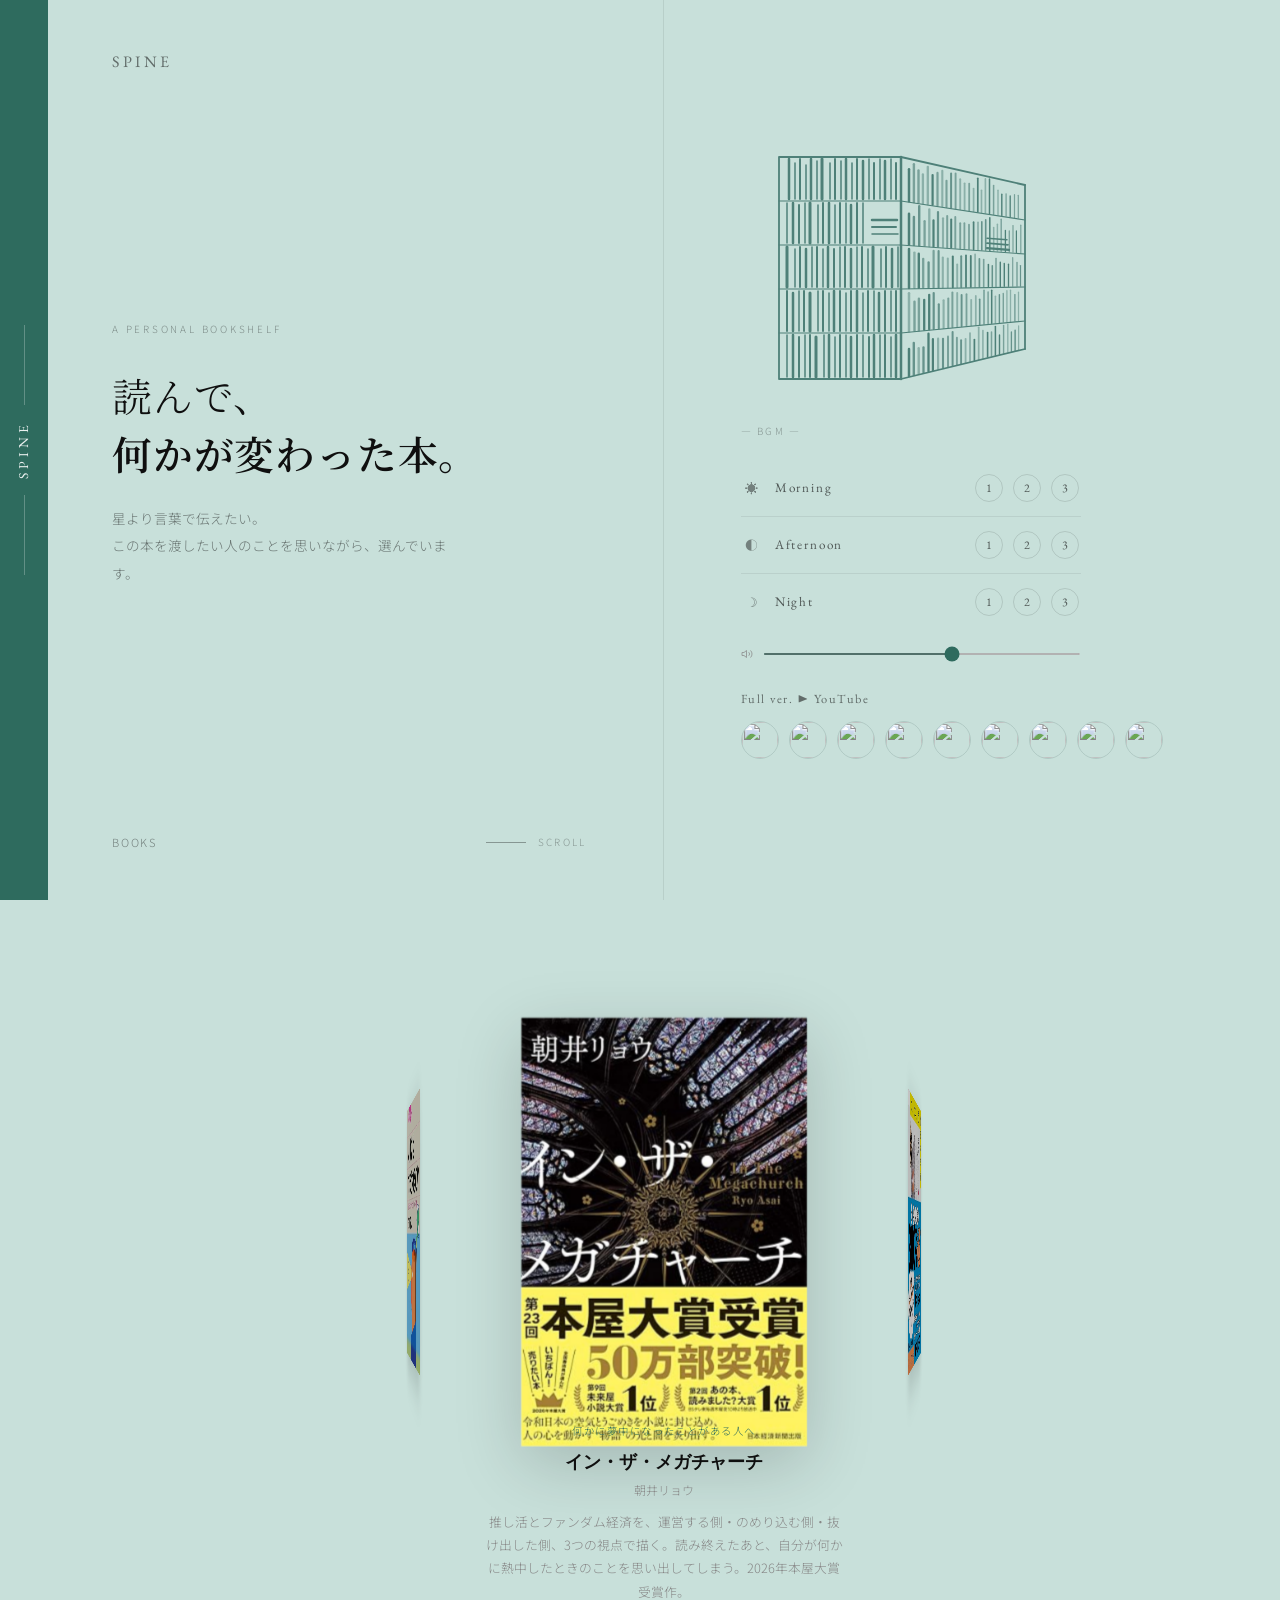
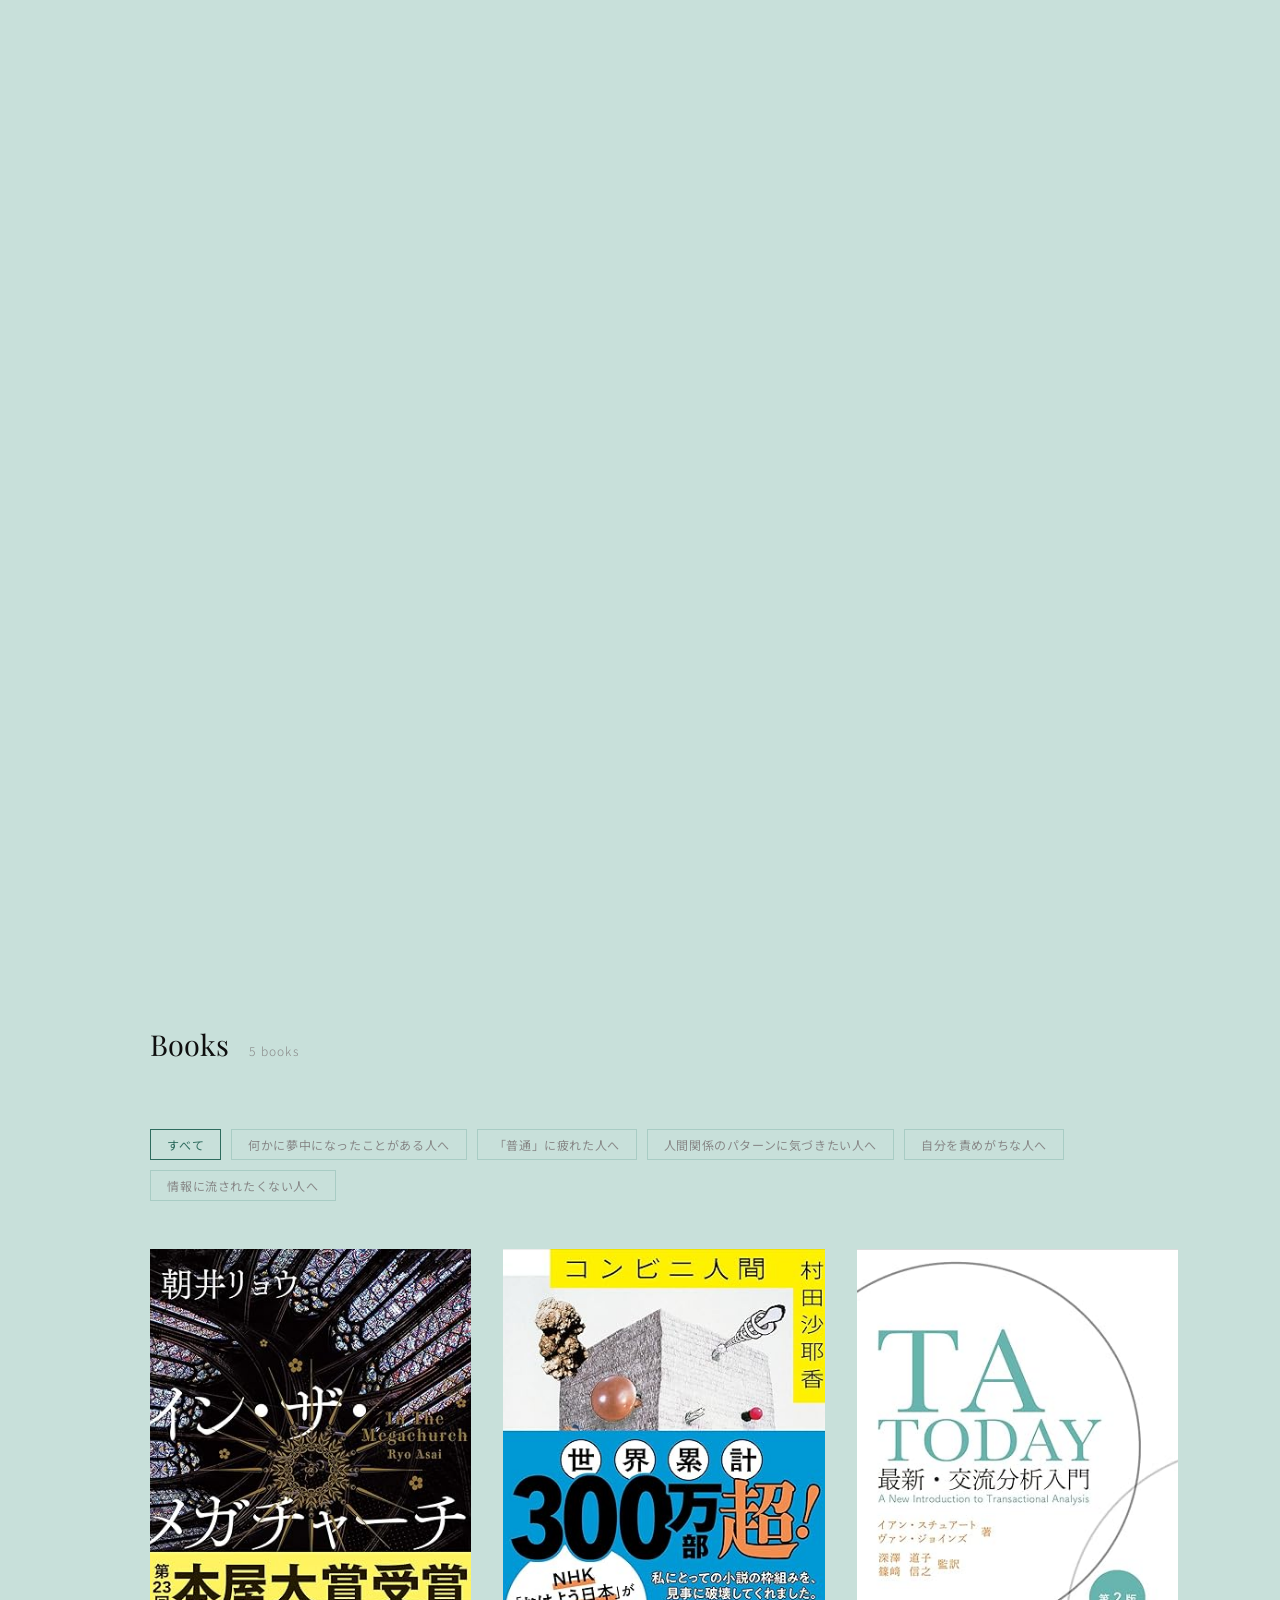
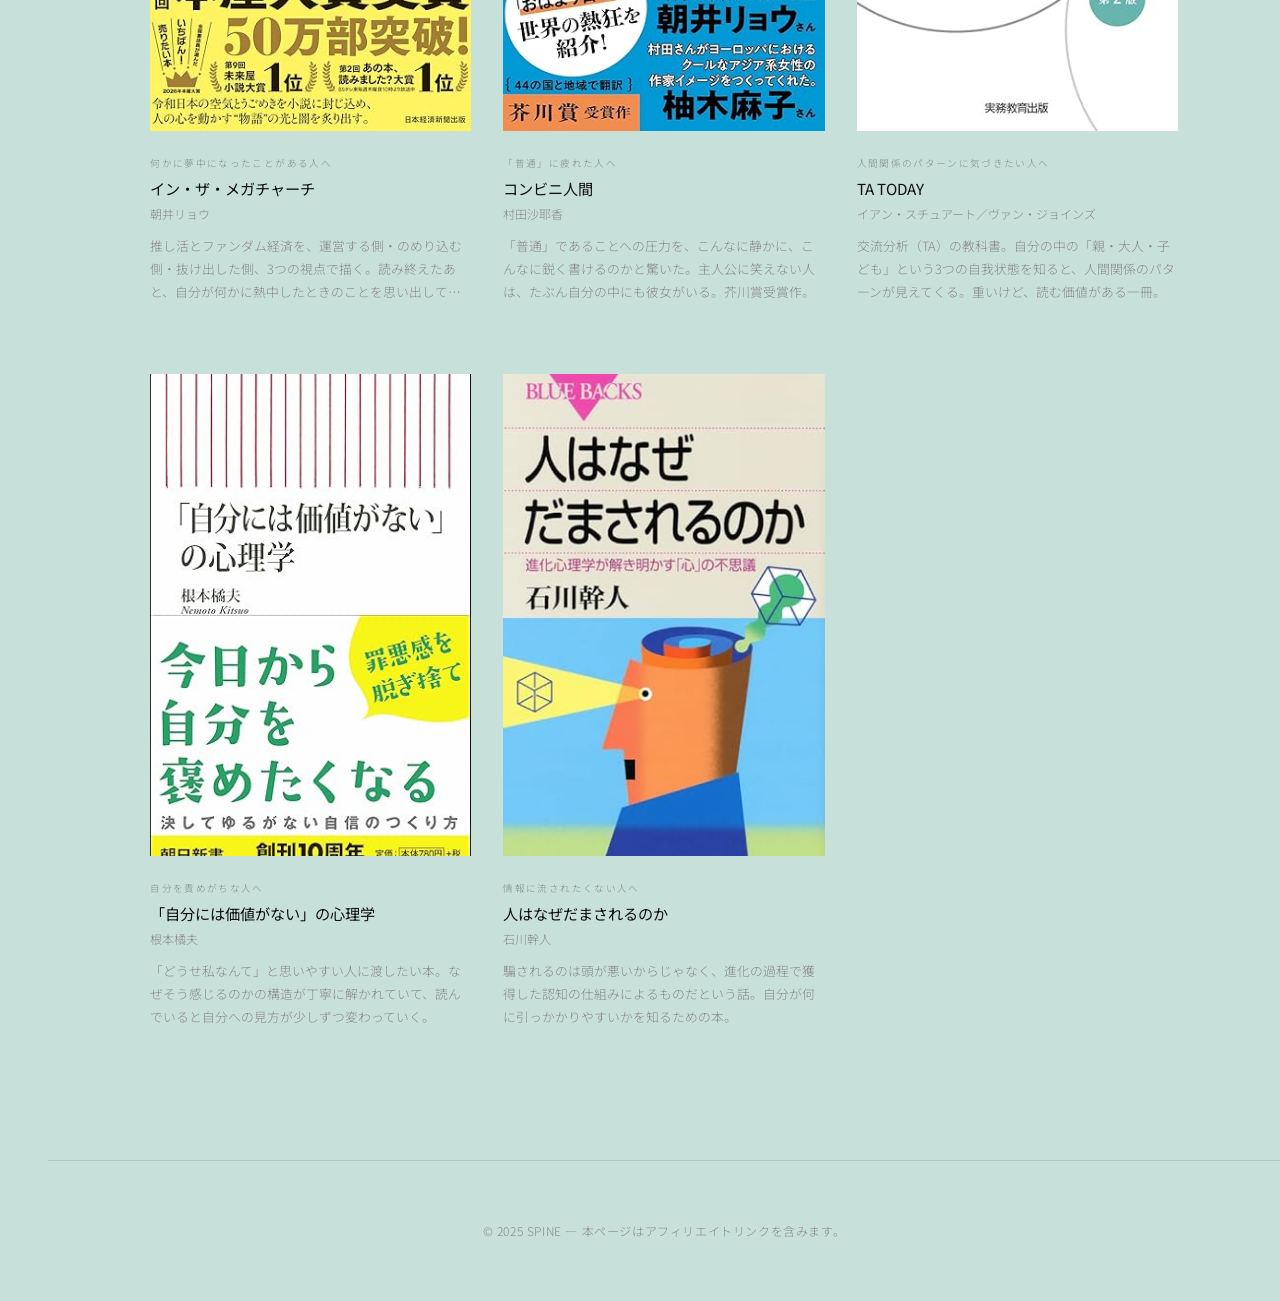
==== commit 158e4bf8: "Add YouTube full-version link row (round thumbnails) under BGM to drive views Co-Authored-By: Claude" ====
--- a/index.html
+++ b/index.html
@@ -5,6 +5,10 @@
   <meta name="viewport" content="width=device-width, initial-scale=1.0">
   <title>SPINE — 読んで、何かが変わった本。</title>
   <meta name="description" content="読んだことのある本を、渡したい人のことを思って紹介します。">
+  <link rel="manifest" href="manifest.json">
+  <meta name="apple-mobile-web-app-capable" content="yes">
+  <meta name="mobile-web-app-capable" content="yes">
+  <meta name="theme-color" content="#c8e0da">
   <link rel="stylesheet" href="css/style.css">
 </head>
 <body>
@@ -276,6 +280,7 @@
           <svg viewBox="0 0 24 24" fill="none" stroke="currentColor" stroke-width="1.5" width="12" height="12"><path d="M11 5L6 9H2v6h4l5 4V5z"/><path d="M19.07 4.93a10 10 0 0 1 0 14.14M15.54 8.46a5 5 0 0 1 0 7.07"/></svg>
           <input type="range" class="volume-slider" id="volumeSlider" min="0" max="1" step="0.01" value="0.6">
         </div>
+        <div class="yt-links" id="ytLinks"></div>
       </div>
     </div>
 
--- a/css/style.css
+++ b/css/style.css
@@ -763,6 +763,50 @@
   height: 2px;
   accent-color: var(--accent);
   cursor: pointer;
+}
+
+/* ─── YouTube full-version links ─── */
+.yt-links {
+  margin-top: 28px;
+}
+
+.yt-label {
+  font-family: 'EB Garamond', serif;
+  font-size: 0.78rem;
+  letter-spacing: 0.12em;
+  color: var(--text);
+  opacity: 0.55;
+  margin-bottom: 12px;
+}
+
+.yt-icons {
+  display: flex;
+  flex-wrap: wrap;
+  gap: 10px;
+}
+
+.yt-icon {
+  width: 38px;
+  height: 38px;
+  border-radius: 50%;
+  overflow: hidden;
+  border: 1px solid var(--border);
+  display: block;
+  filter: grayscale(0.3);
+  transition: transform 0.2s, filter 0.2s, border-color 0.2s;
+}
+
+.yt-icon img {
+  width: 100%;
+  height: 100%;
+  object-fit: cover;
+  display: block;
+}
+
+.yt-icon:hover {
+  transform: translateY(-2px);
+  filter: grayscale(0);
+  border-color: var(--accent);
 }
 
 /* ─── Footer ─── */
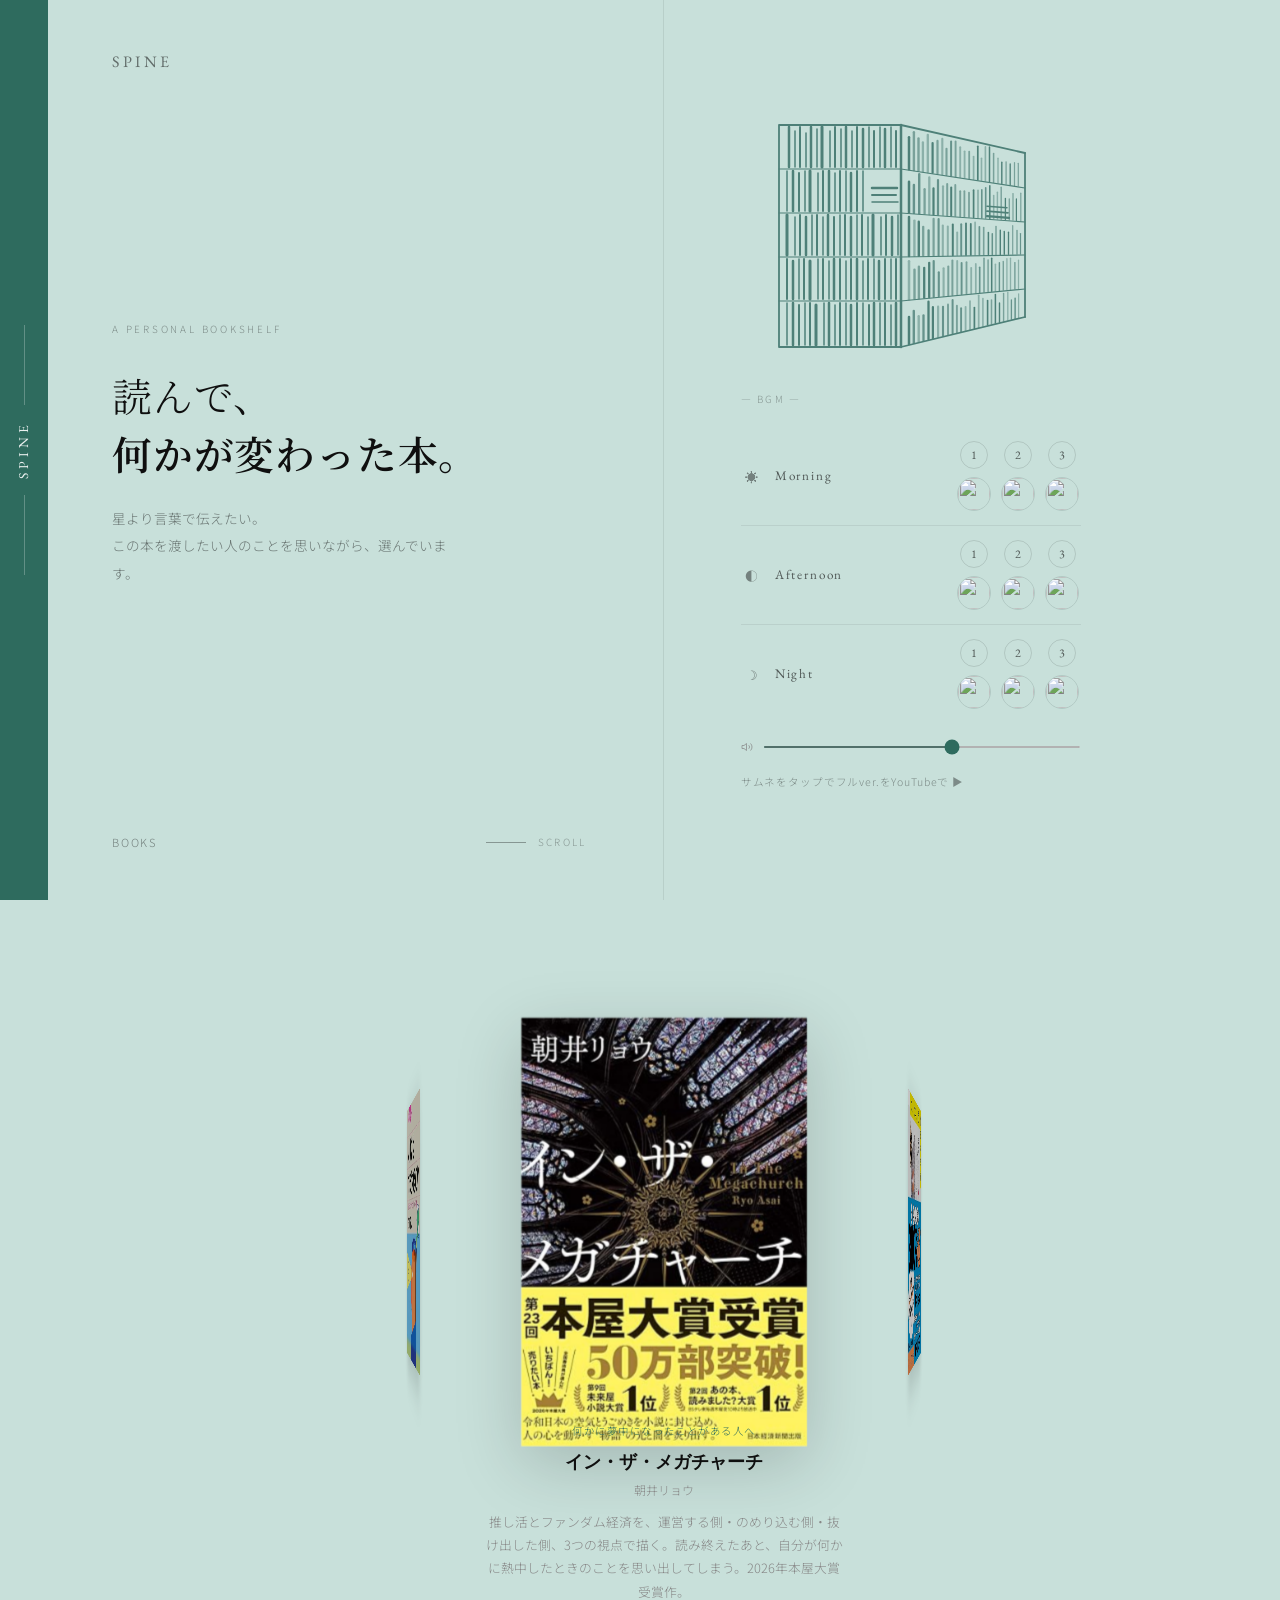
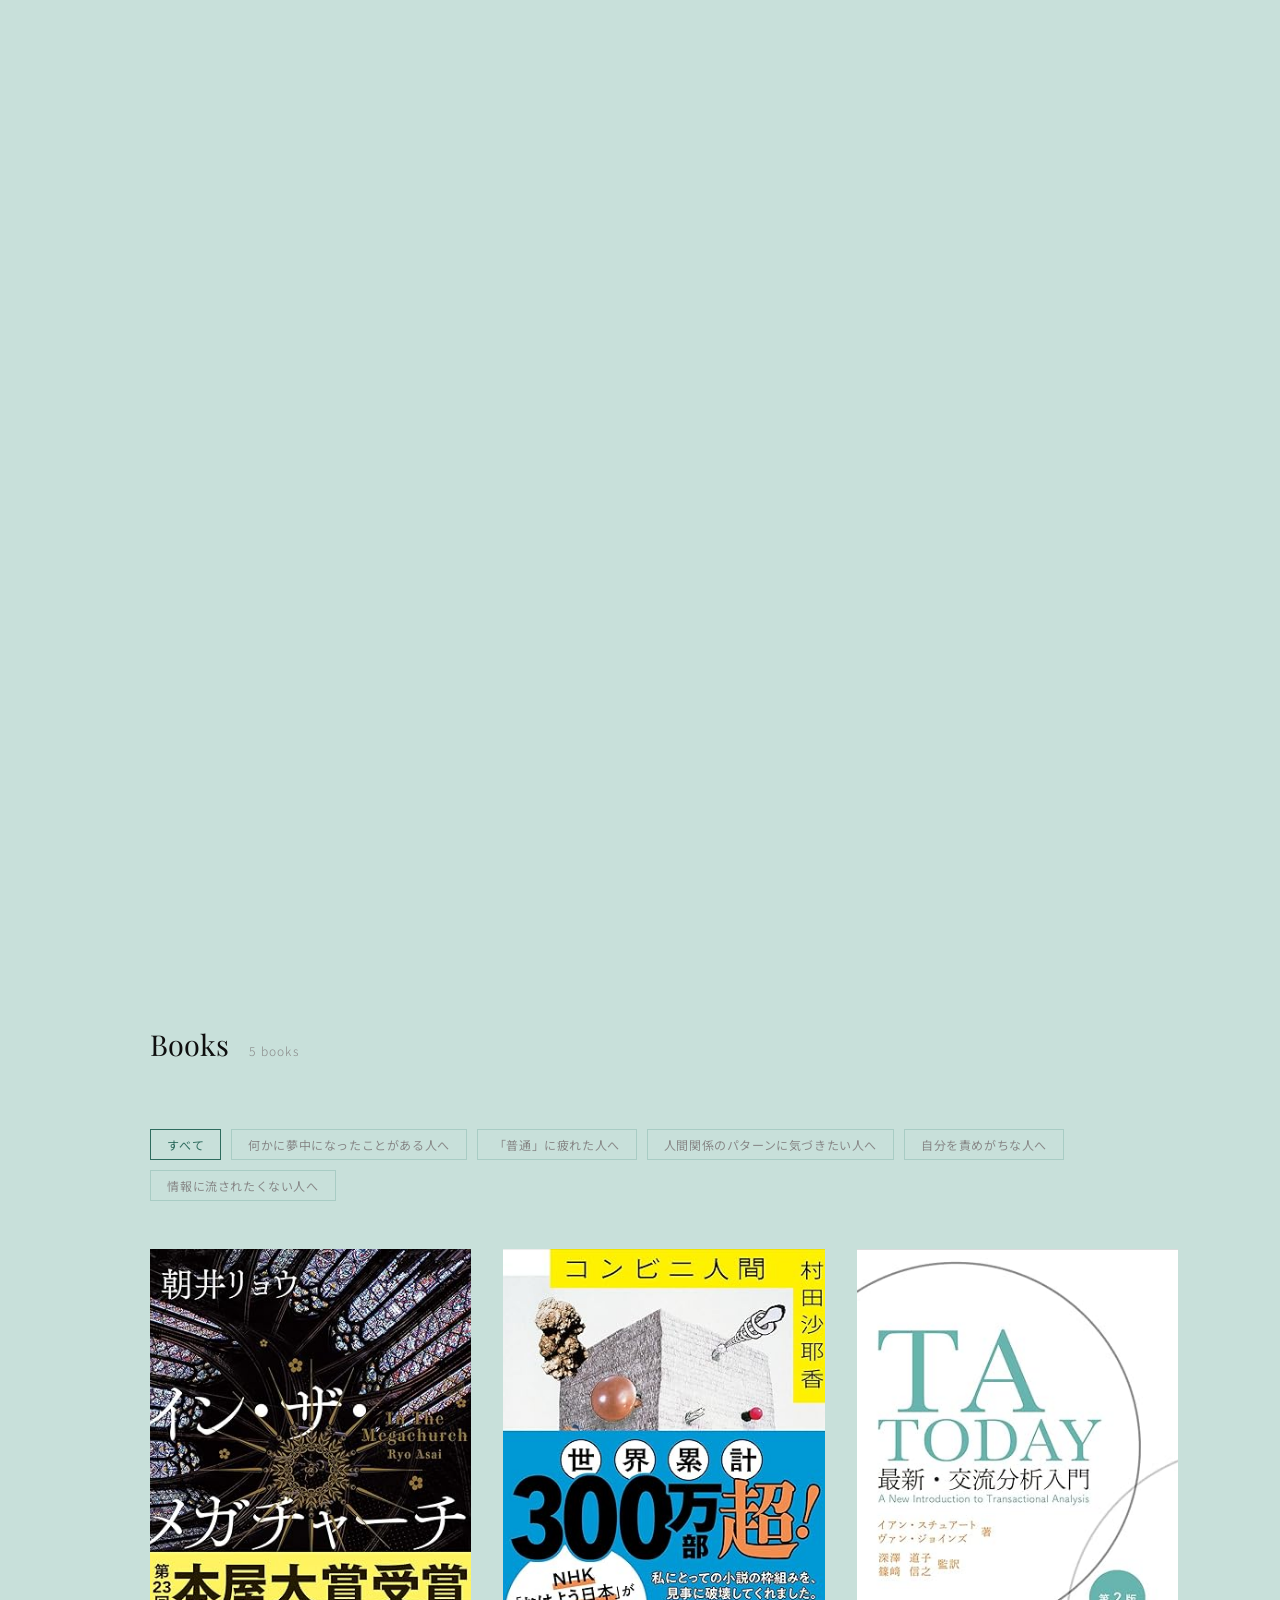
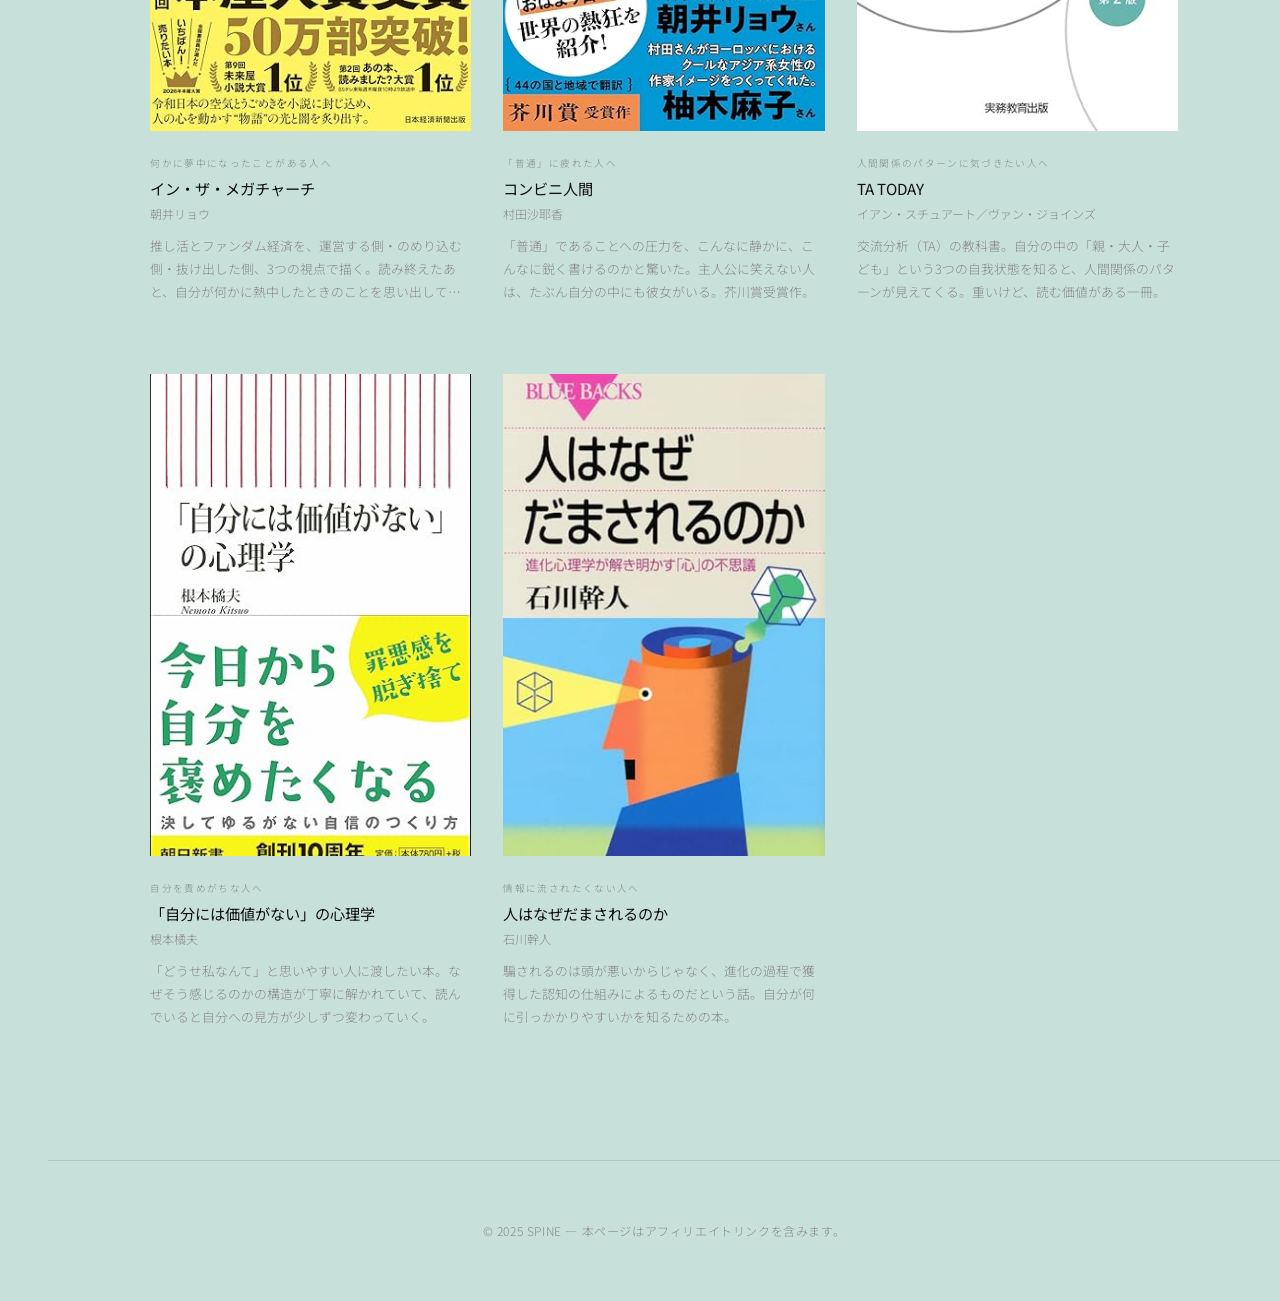
==== commit 7577c2a7: "Place YouTube thumbnail under each track number, aligned in columns Co-Authored-By: Claude Opus 4.8 " ====
--- a/index.html
+++ b/index.html
@@ -280,7 +280,7 @@
           <svg viewBox="0 0 24 24" fill="none" stroke="currentColor" stroke-width="1.5" width="12" height="12"><path d="M11 5L6 9H2v6h4l5 4V5z"/><path d="M19.07 4.93a10 10 0 0 1 0 14.14M15.54 8.46a5 5 0 0 1 0 7.07"/></svg>
           <input type="range" class="volume-slider" id="volumeSlider" min="0" max="1" step="0.01" value="0.6">
         </div>
-        <div class="yt-links" id="ytLinks"></div>
+        <p class="yt-caption">サムネをタップでフルver.をYouTubeで ▶</p>
       </div>
     </div>
 
--- a/css/style.css
+++ b/css/style.css
@@ -765,34 +765,22 @@
   cursor: pointer;
 }
 
-/* ─── YouTube full-version links ─── */
-.yt-links {
-  margin-top: 28px;
-}
-
-.yt-label {
-  font-family: 'EB Garamond', serif;
-  font-size: 0.78rem;
-  letter-spacing: 0.12em;
-  color: var(--text);
-  opacity: 0.55;
-  margin-bottom: 12px;
-}
-
-.yt-icons {
-  display: flex;
-  flex-wrap: wrap;
-  gap: 10px;
+/* ─── BGM slot: number + YouTube thumbnail beneath it ─── */
+.bgm-slot {
+  display: flex;
+  flex-direction: column;
+  align-items: center;
+  gap: 8px;
 }
 
 .yt-icon {
-  width: 38px;
-  height: 38px;
+  width: 34px;
+  height: 34px;
   border-radius: 50%;
   overflow: hidden;
   border: 1px solid var(--border);
   display: block;
-  filter: grayscale(0.3);
+  filter: grayscale(0.35);
   transition: transform 0.2s, filter 0.2s, border-color 0.2s;
 }
 
@@ -807,6 +795,14 @@
   transform: translateY(-2px);
   filter: grayscale(0);
   border-color: var(--accent);
+}
+
+.yt-caption {
+  margin-top: 20px;
+  font-size: 0.66rem;
+  letter-spacing: 0.08em;
+  color: var(--text);
+  opacity: 0.4;
 }
 
 /* ─── Footer ─── */
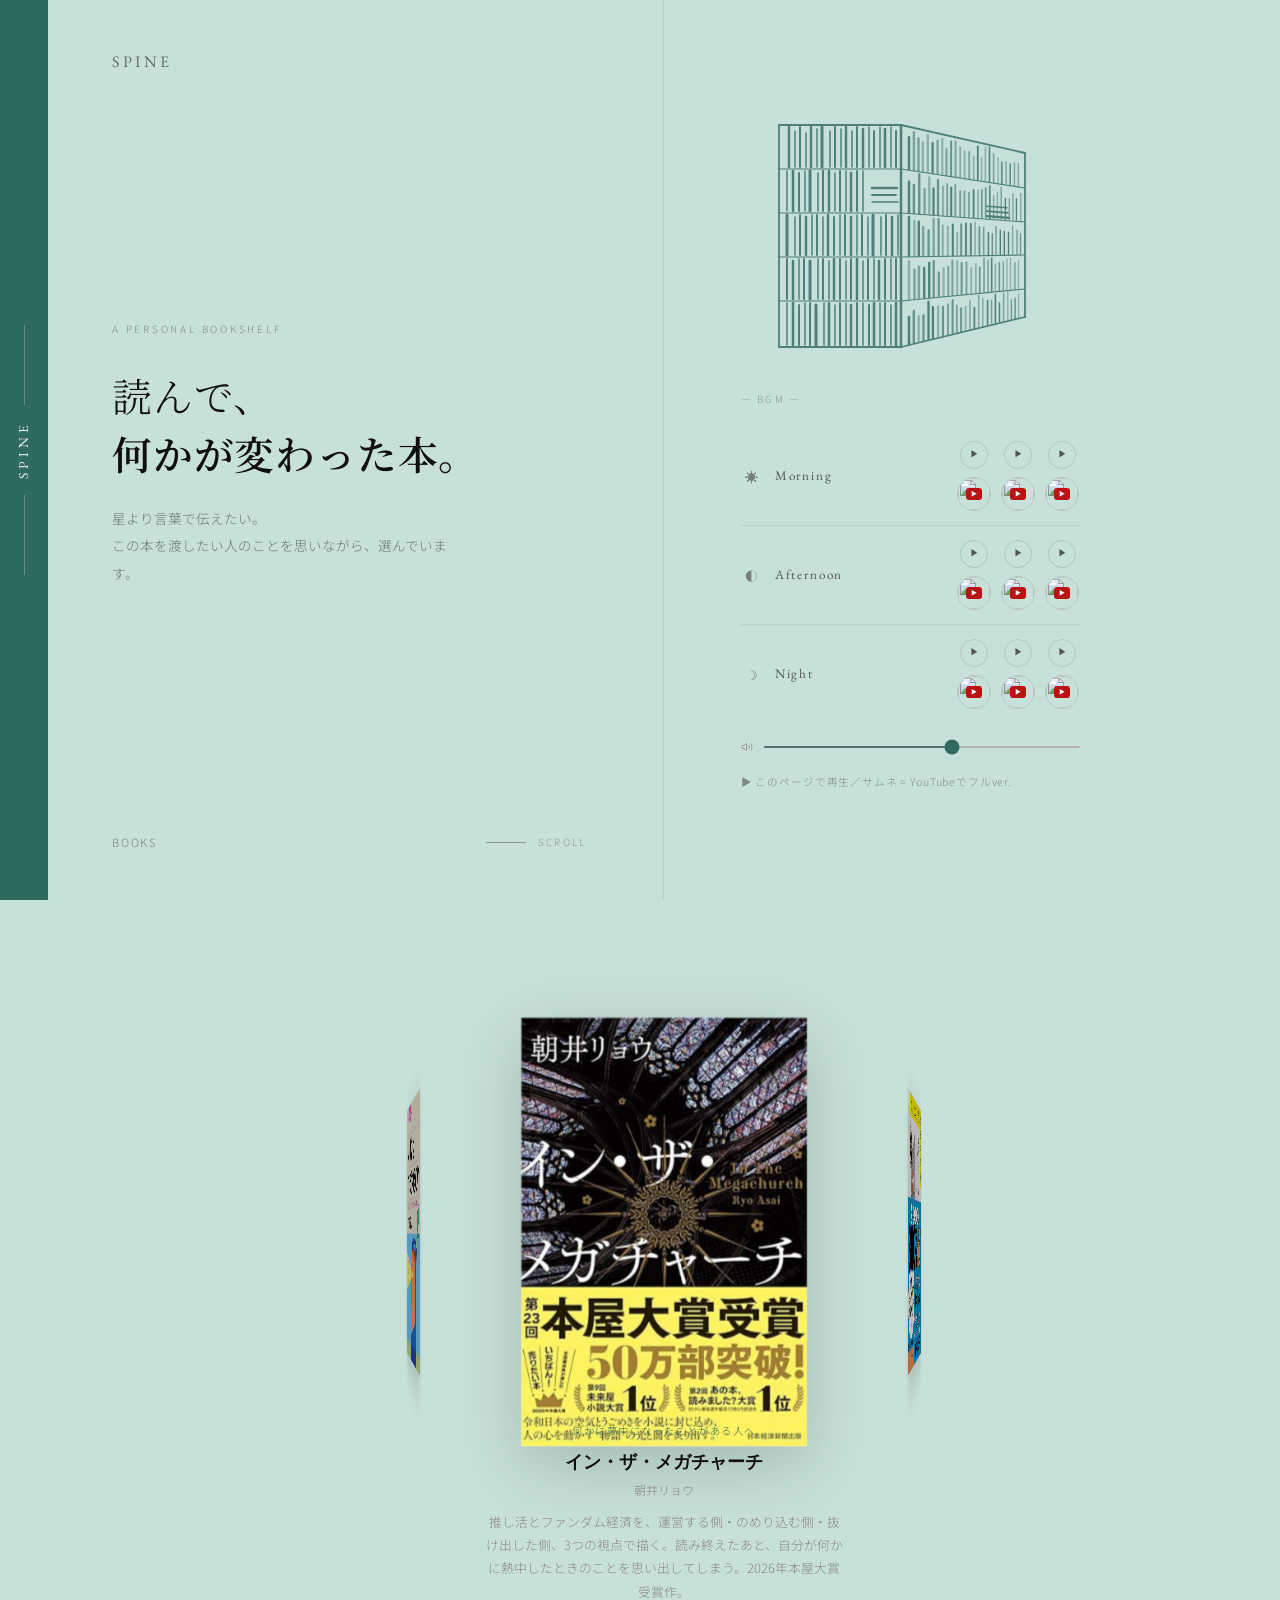
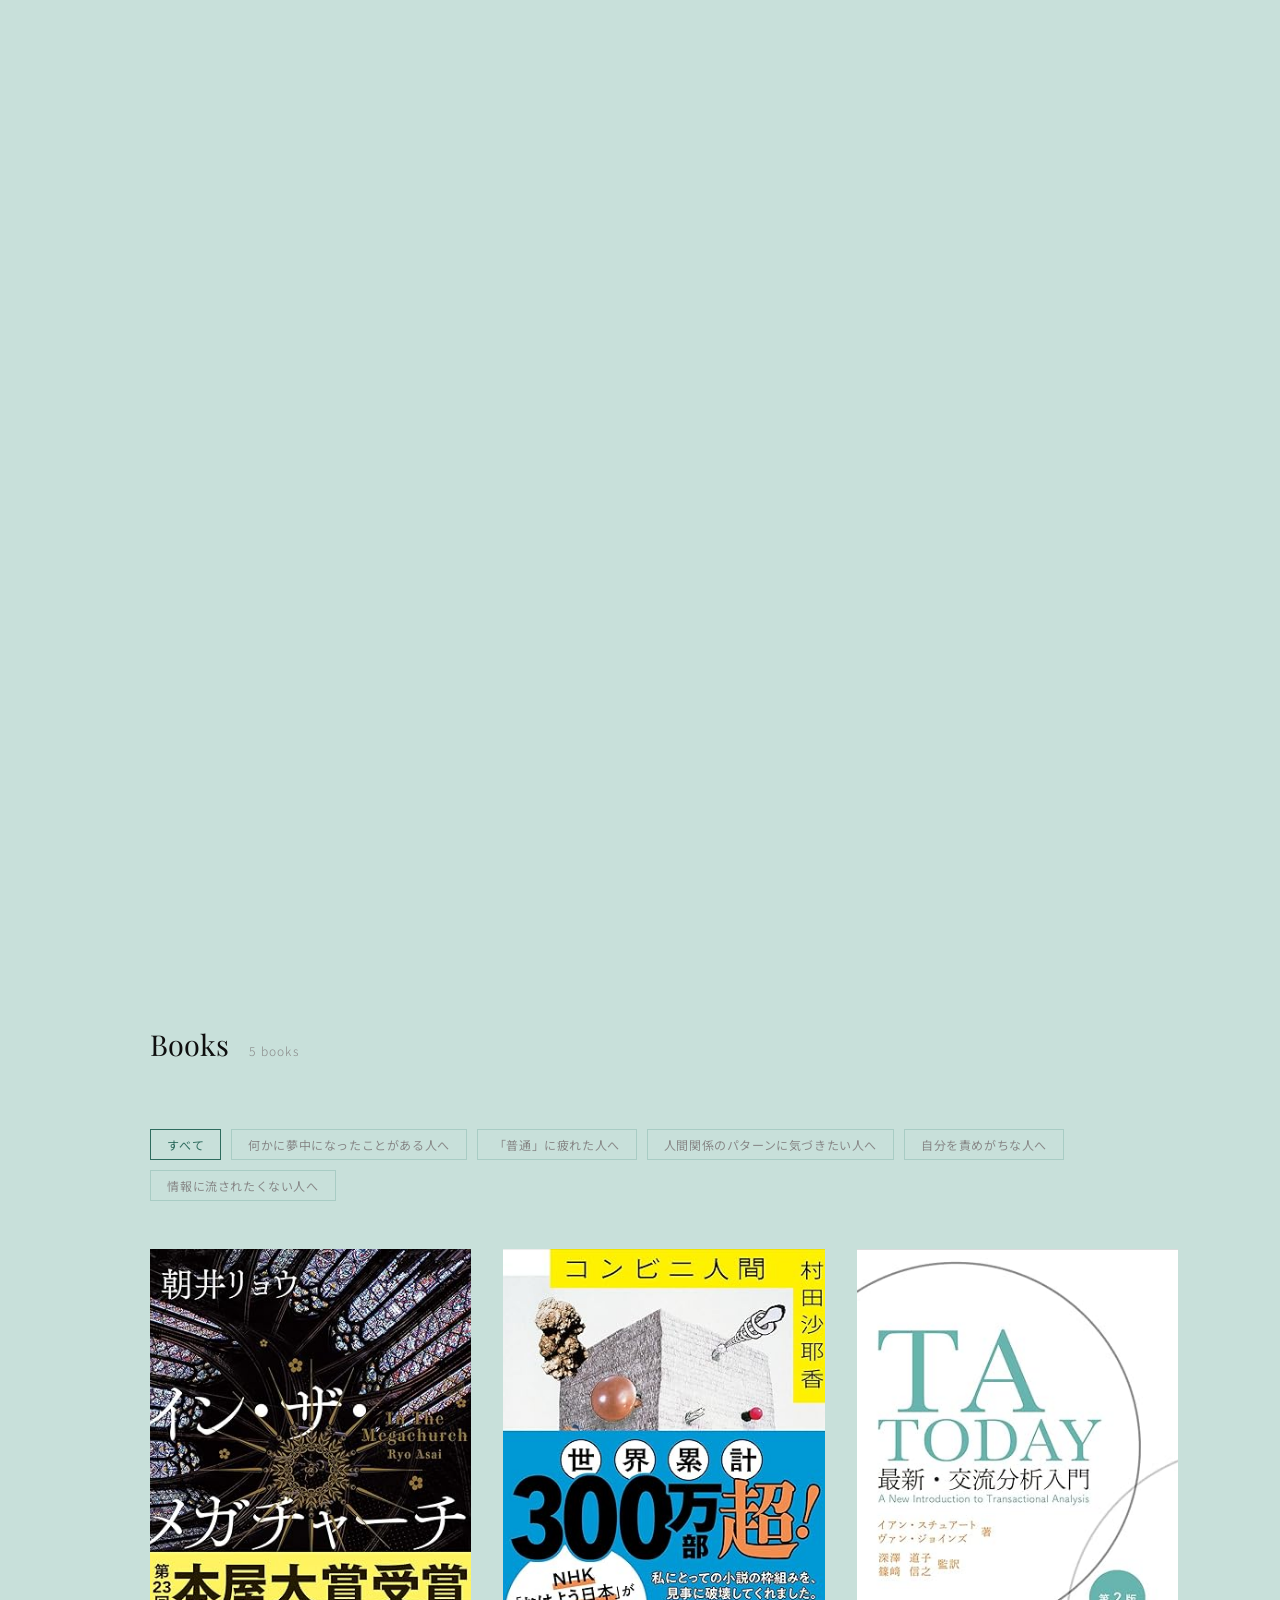
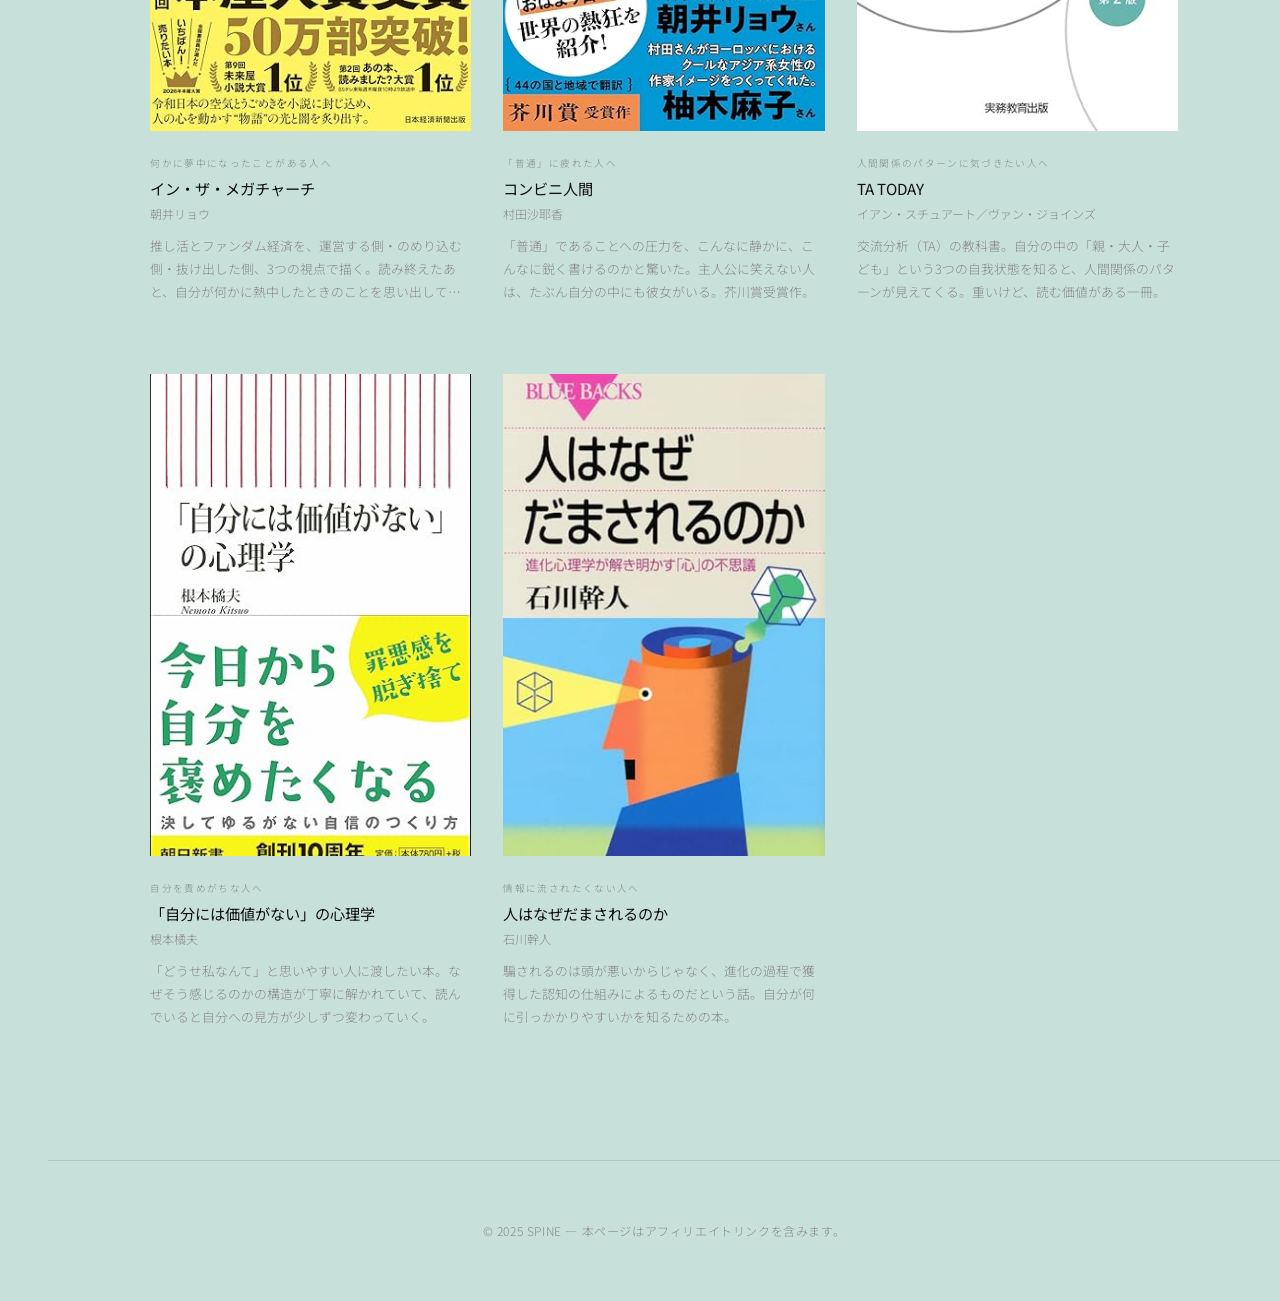
==== commit c3294d63: "Clarify controls: number becomes play button, thumbnails get YouTube badge Co-Authored-By: Claude Op" ====
--- a/index.html
+++ b/index.html
@@ -280,7 +280,7 @@
           <svg viewBox="0 0 24 24" fill="none" stroke="currentColor" stroke-width="1.5" width="12" height="12"><path d="M11 5L6 9H2v6h4l5 4V5z"/><path d="M19.07 4.93a10 10 0 0 1 0 14.14M15.54 8.46a5 5 0 0 1 0 7.07"/></svg>
           <input type="range" class="volume-slider" id="volumeSlider" min="0" max="1" step="0.01" value="0.6">
         </div>
-        <p class="yt-caption">サムネをタップでフルver.をYouTubeで ▶</p>
+        <p class="yt-caption">▶ このページで再生／サムネ = YouTubeでフルver.</p>
       </div>
     </div>
 
--- a/css/style.css
+++ b/css/style.css
@@ -726,14 +726,14 @@
   border-radius: 50%;
   background: none;
   cursor: pointer;
-  font-family: 'EB Garamond', serif;
-  font-size: 0.75rem;
+  font-size: 0.55rem;
   color: var(--text);
   opacity: 0.65;
   transition: all 0.2s;
   display: flex;
   align-items: center;
   justify-content: center;
+  padding-left: 1px;
 }
 
 .bgm-num:hover {
@@ -774,6 +774,7 @@
 }
 
 .yt-icon {
+  position: relative;
   width: 34px;
   height: 34px;
   border-radius: 50%;
@@ -789,6 +790,25 @@
   height: 100%;
   object-fit: cover;
   display: block;
+}
+
+/* red YouTube play badge so it's clear the thumbnail opens YouTube */
+.yt-icon::after {
+  content: '▶';
+  position: absolute;
+  top: 50%;
+  left: 50%;
+  transform: translate(-50%, -50%);
+  width: 16px;
+  height: 12px;
+  border-radius: 3px;
+  background: #ff0000;
+  color: #fff;
+  font-size: 6px;
+  display: flex;
+  align-items: center;
+  justify-content: center;
+  padding-left: 1px;
 }
 
 .yt-icon:hover {
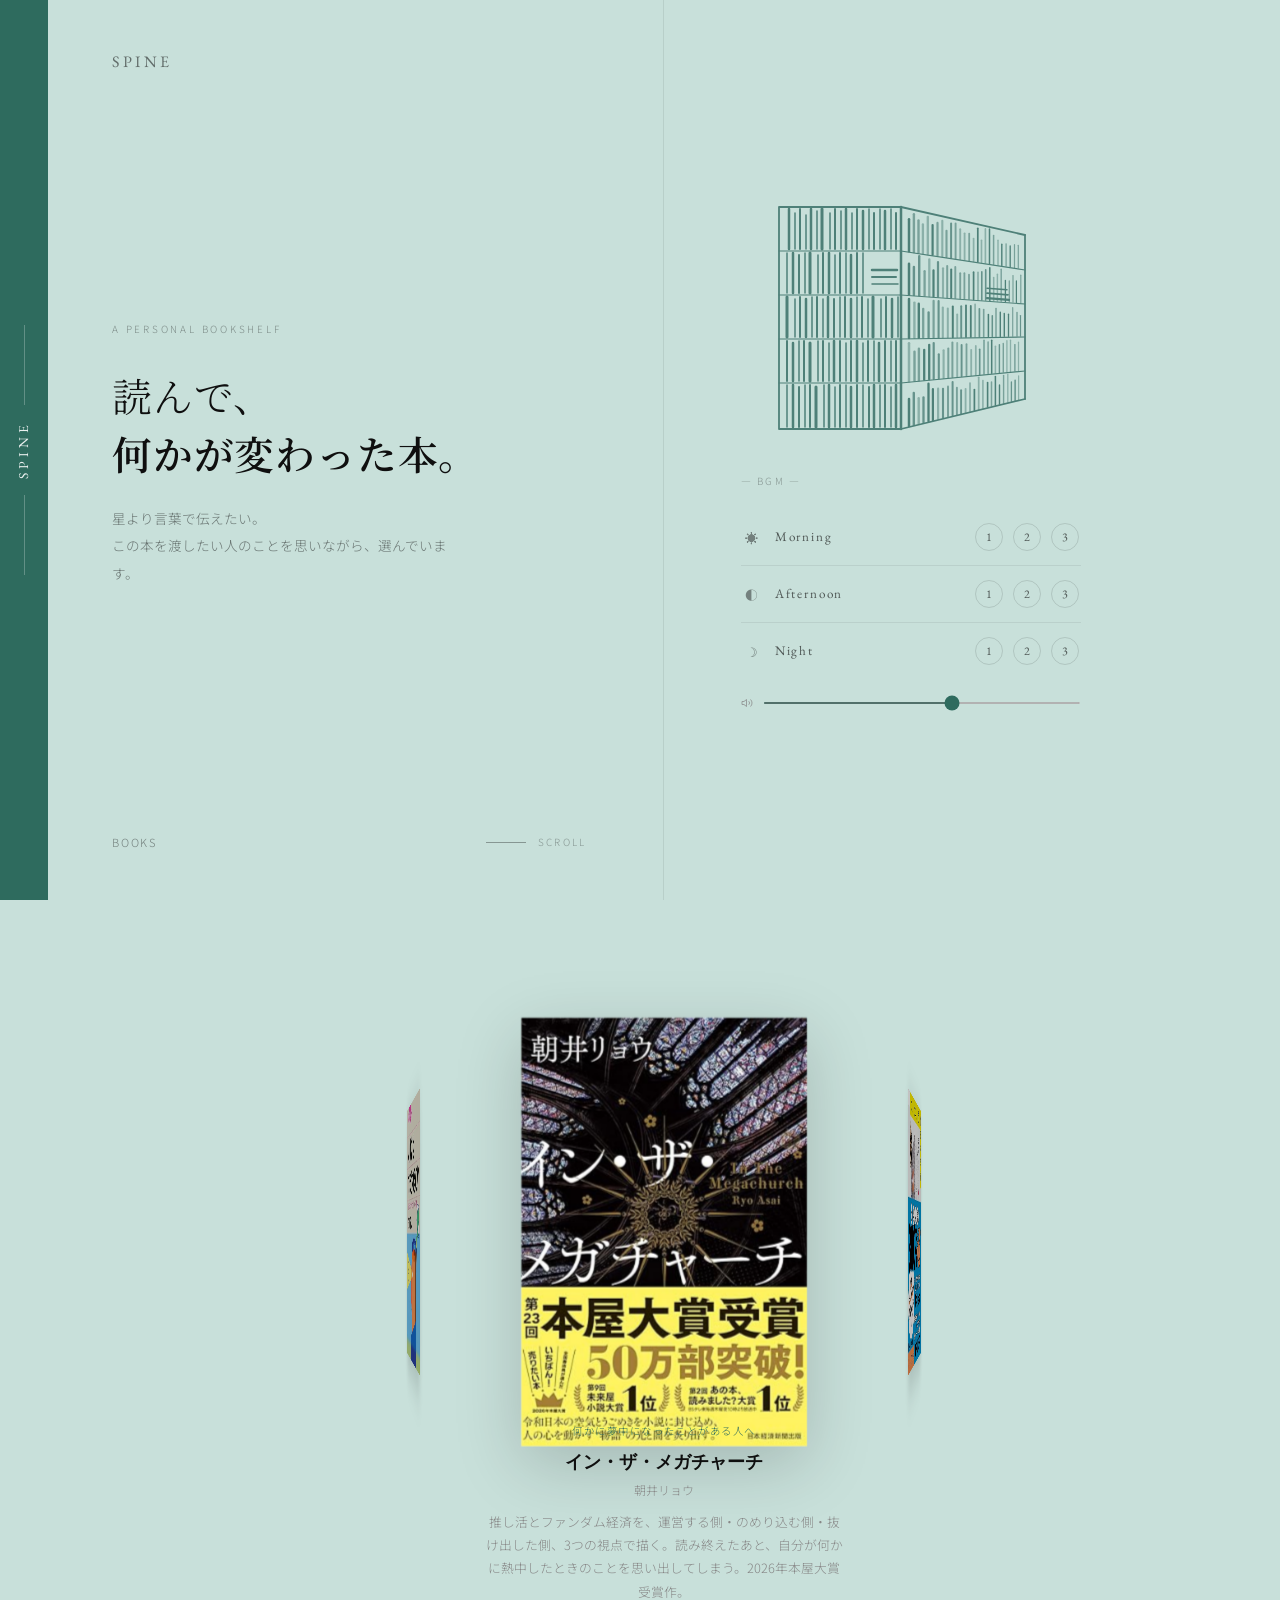
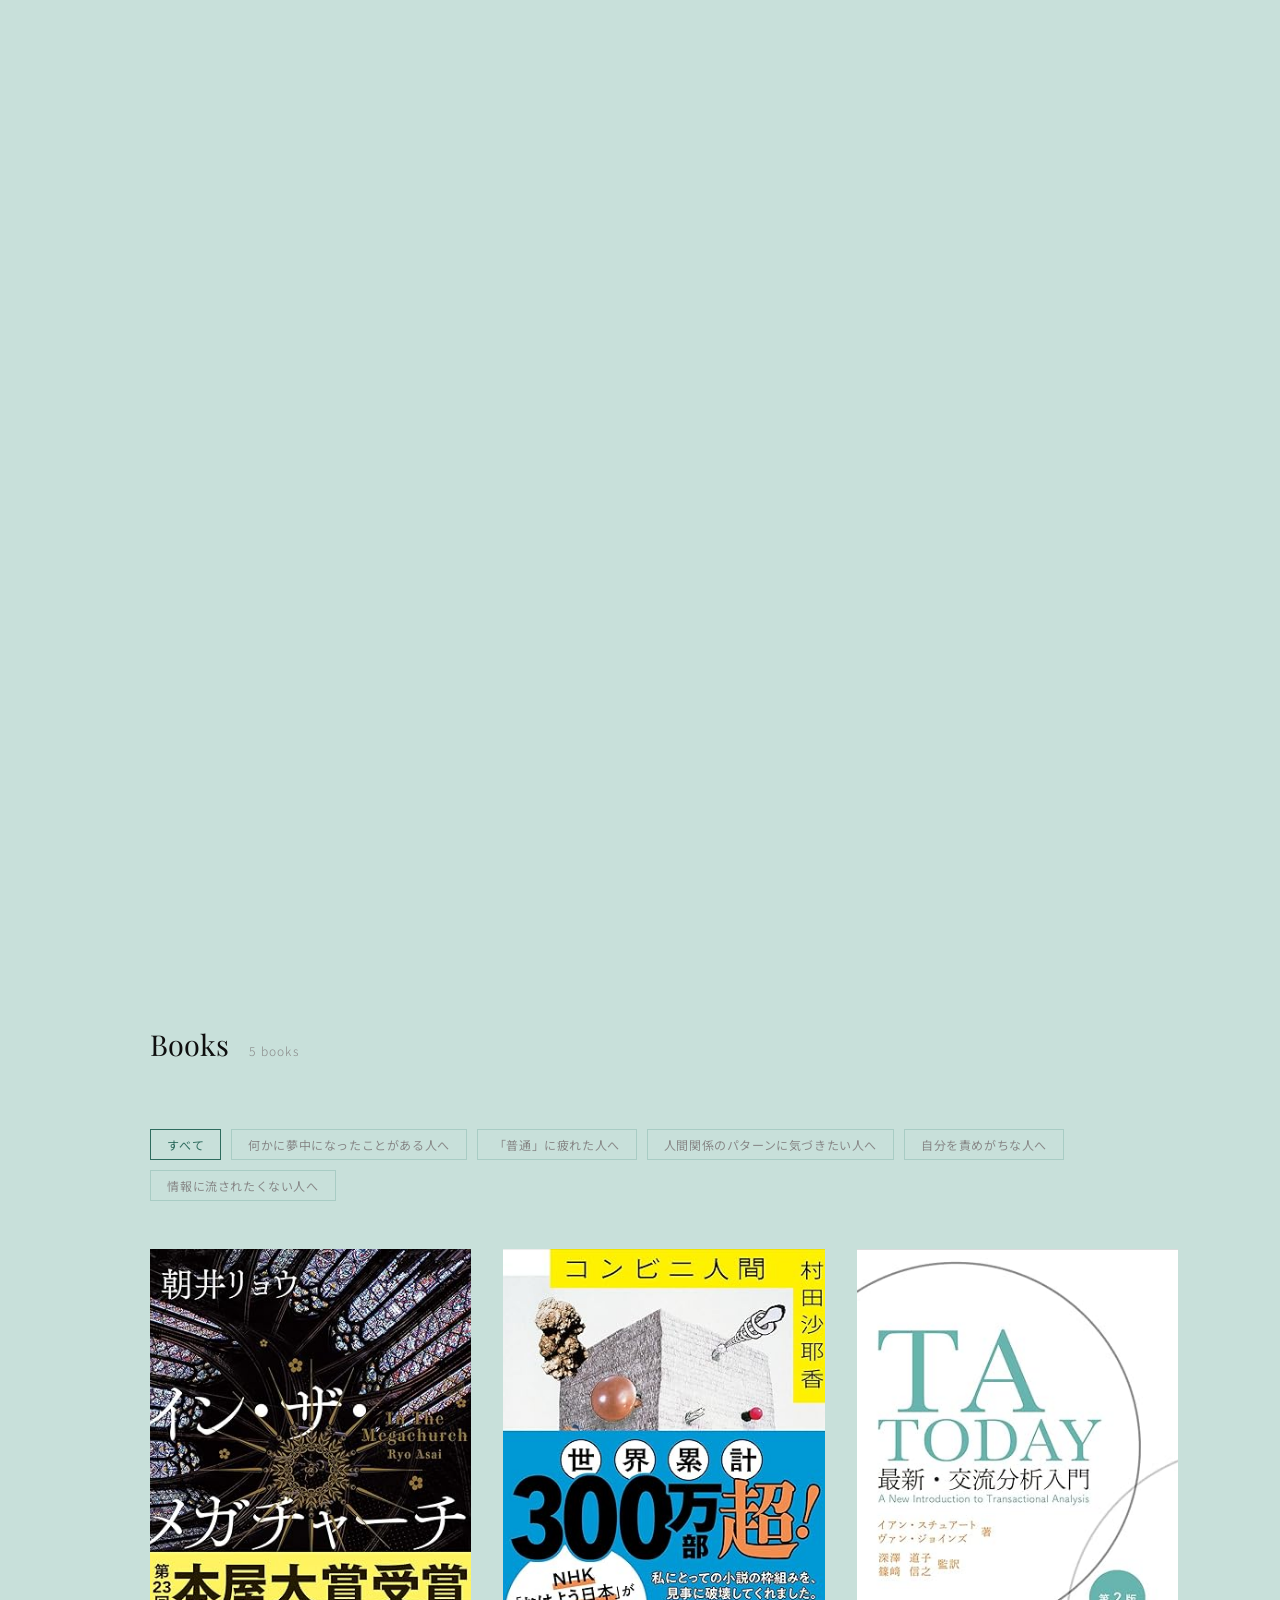
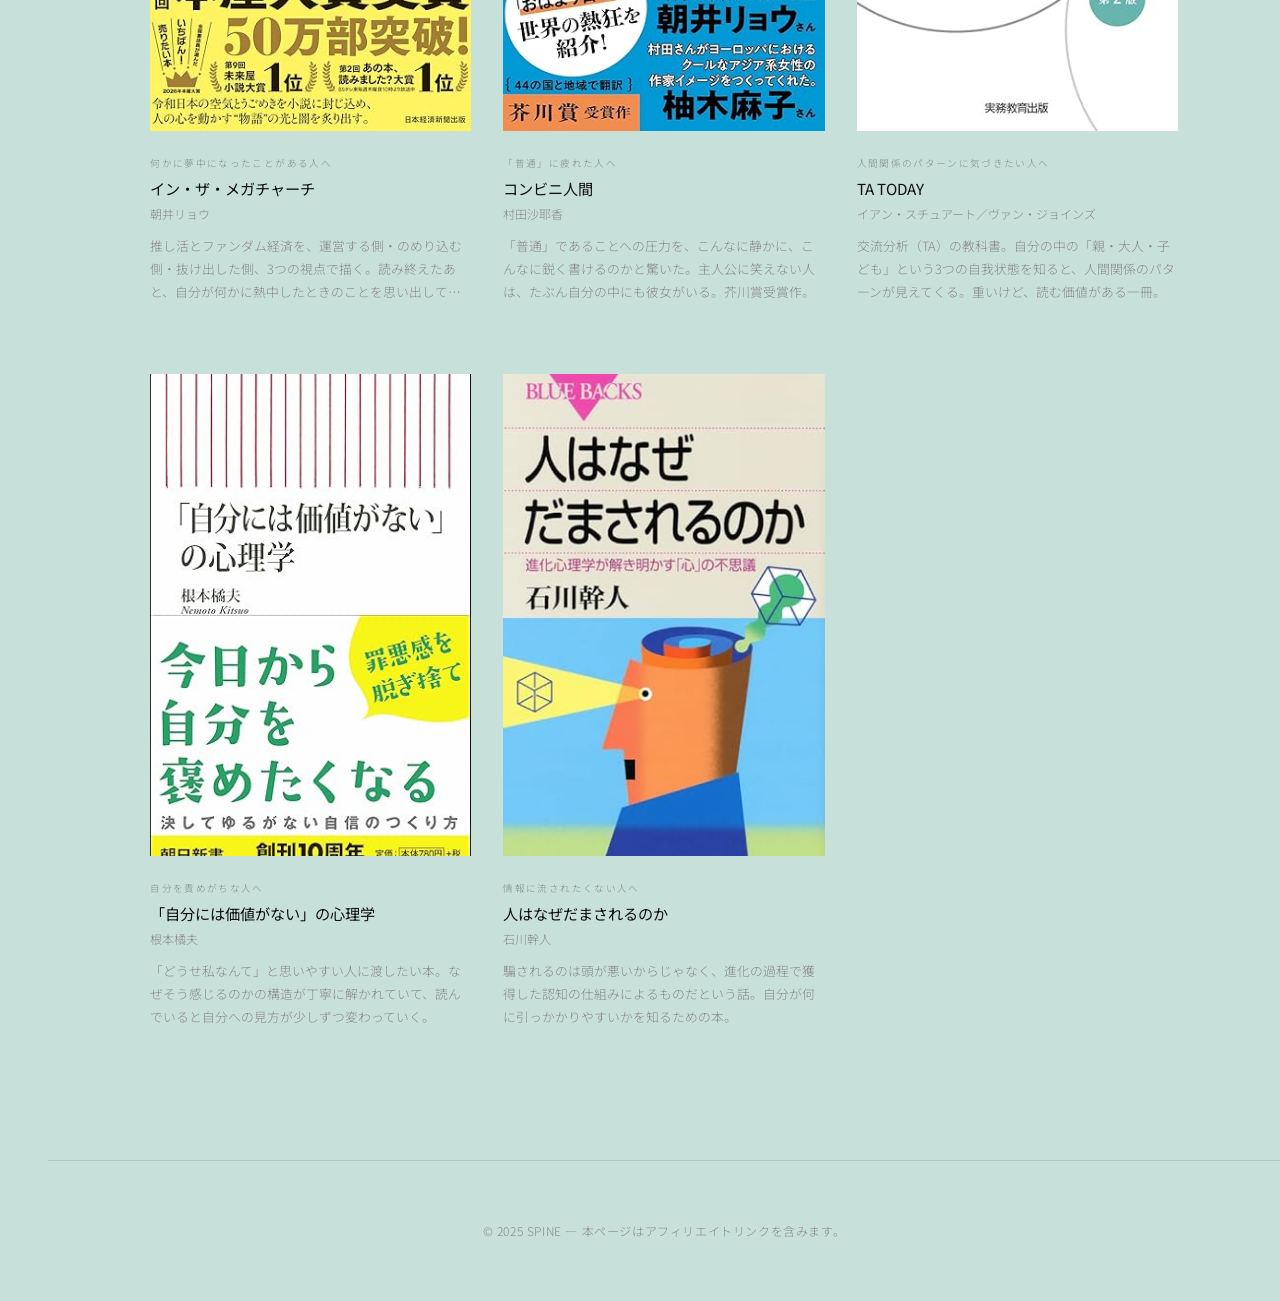
==== commit dfb5af7f: "Remove cluttered YouTube thumbnails from BGM widget; restore clean control Co-Authored-By: Claude Op" ====
--- a/index.html
+++ b/index.html
@@ -280,7 +280,6 @@
           <svg viewBox="0 0 24 24" fill="none" stroke="currentColor" stroke-width="1.5" width="12" height="12"><path d="M11 5L6 9H2v6h4l5 4V5z"/><path d="M19.07 4.93a10 10 0 0 1 0 14.14M15.54 8.46a5 5 0 0 1 0 7.07"/></svg>
           <input type="range" class="volume-slider" id="volumeSlider" min="0" max="1" step="0.01" value="0.6">
         </div>
-        <p class="yt-caption">▶ このページで再生／サムネ = YouTubeでフルver.</p>
       </div>
     </div>
 
--- a/css/style.css
+++ b/css/style.css
@@ -726,14 +726,14 @@
   border-radius: 50%;
   background: none;
   cursor: pointer;
-  font-size: 0.55rem;
+  font-family: 'EB Garamond', serif;
+  font-size: 0.75rem;
   color: var(--text);
   opacity: 0.65;
   transition: all 0.2s;
   display: flex;
   align-items: center;
   justify-content: center;
-  padding-left: 1px;
 }
 
 .bgm-num:hover {
@@ -763,66 +763,6 @@
   height: 2px;
   accent-color: var(--accent);
   cursor: pointer;
-}
-
-/* ─── BGM slot: number + YouTube thumbnail beneath it ─── */
-.bgm-slot {
-  display: flex;
-  flex-direction: column;
-  align-items: center;
-  gap: 8px;
-}
-
-.yt-icon {
-  position: relative;
-  width: 34px;
-  height: 34px;
-  border-radius: 50%;
-  overflow: hidden;
-  border: 1px solid var(--border);
-  display: block;
-  filter: grayscale(0.35);
-  transition: transform 0.2s, filter 0.2s, border-color 0.2s;
-}
-
-.yt-icon img {
-  width: 100%;
-  height: 100%;
-  object-fit: cover;
-  display: block;
-}
-
-/* red YouTube play badge so it's clear the thumbnail opens YouTube */
-.yt-icon::after {
-  content: '▶';
-  position: absolute;
-  top: 50%;
-  left: 50%;
-  transform: translate(-50%, -50%);
-  width: 16px;
-  height: 12px;
-  border-radius: 3px;
-  background: #ff0000;
-  color: #fff;
-  font-size: 6px;
-  display: flex;
-  align-items: center;
-  justify-content: center;
-  padding-left: 1px;
-}
-
-.yt-icon:hover {
-  transform: translateY(-2px);
-  filter: grayscale(0);
-  border-color: var(--accent);
-}
-
-.yt-caption {
-  margin-top: 20px;
-  font-size: 0.66rem;
-  letter-spacing: 0.08em;
-  color: var(--text);
-  opacity: 0.4;
 }
 
 /* ─── Footer ─── */
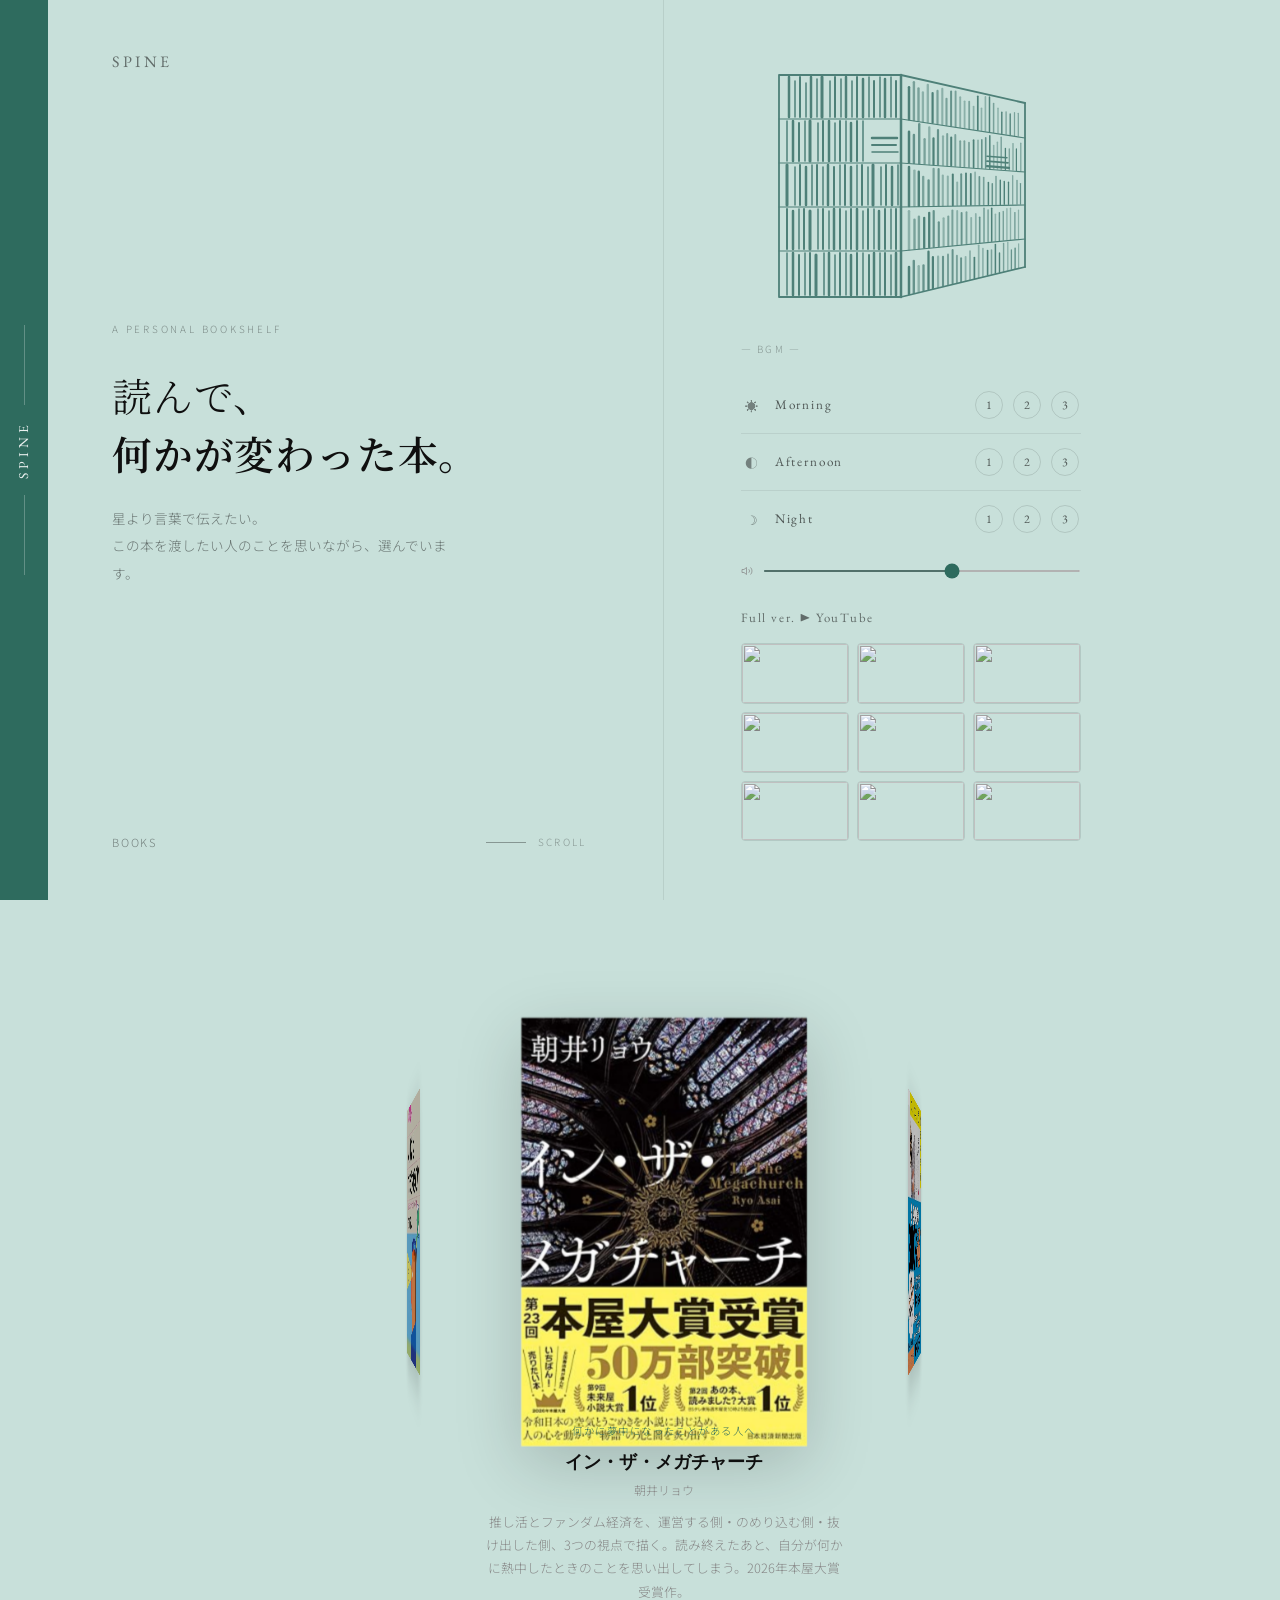
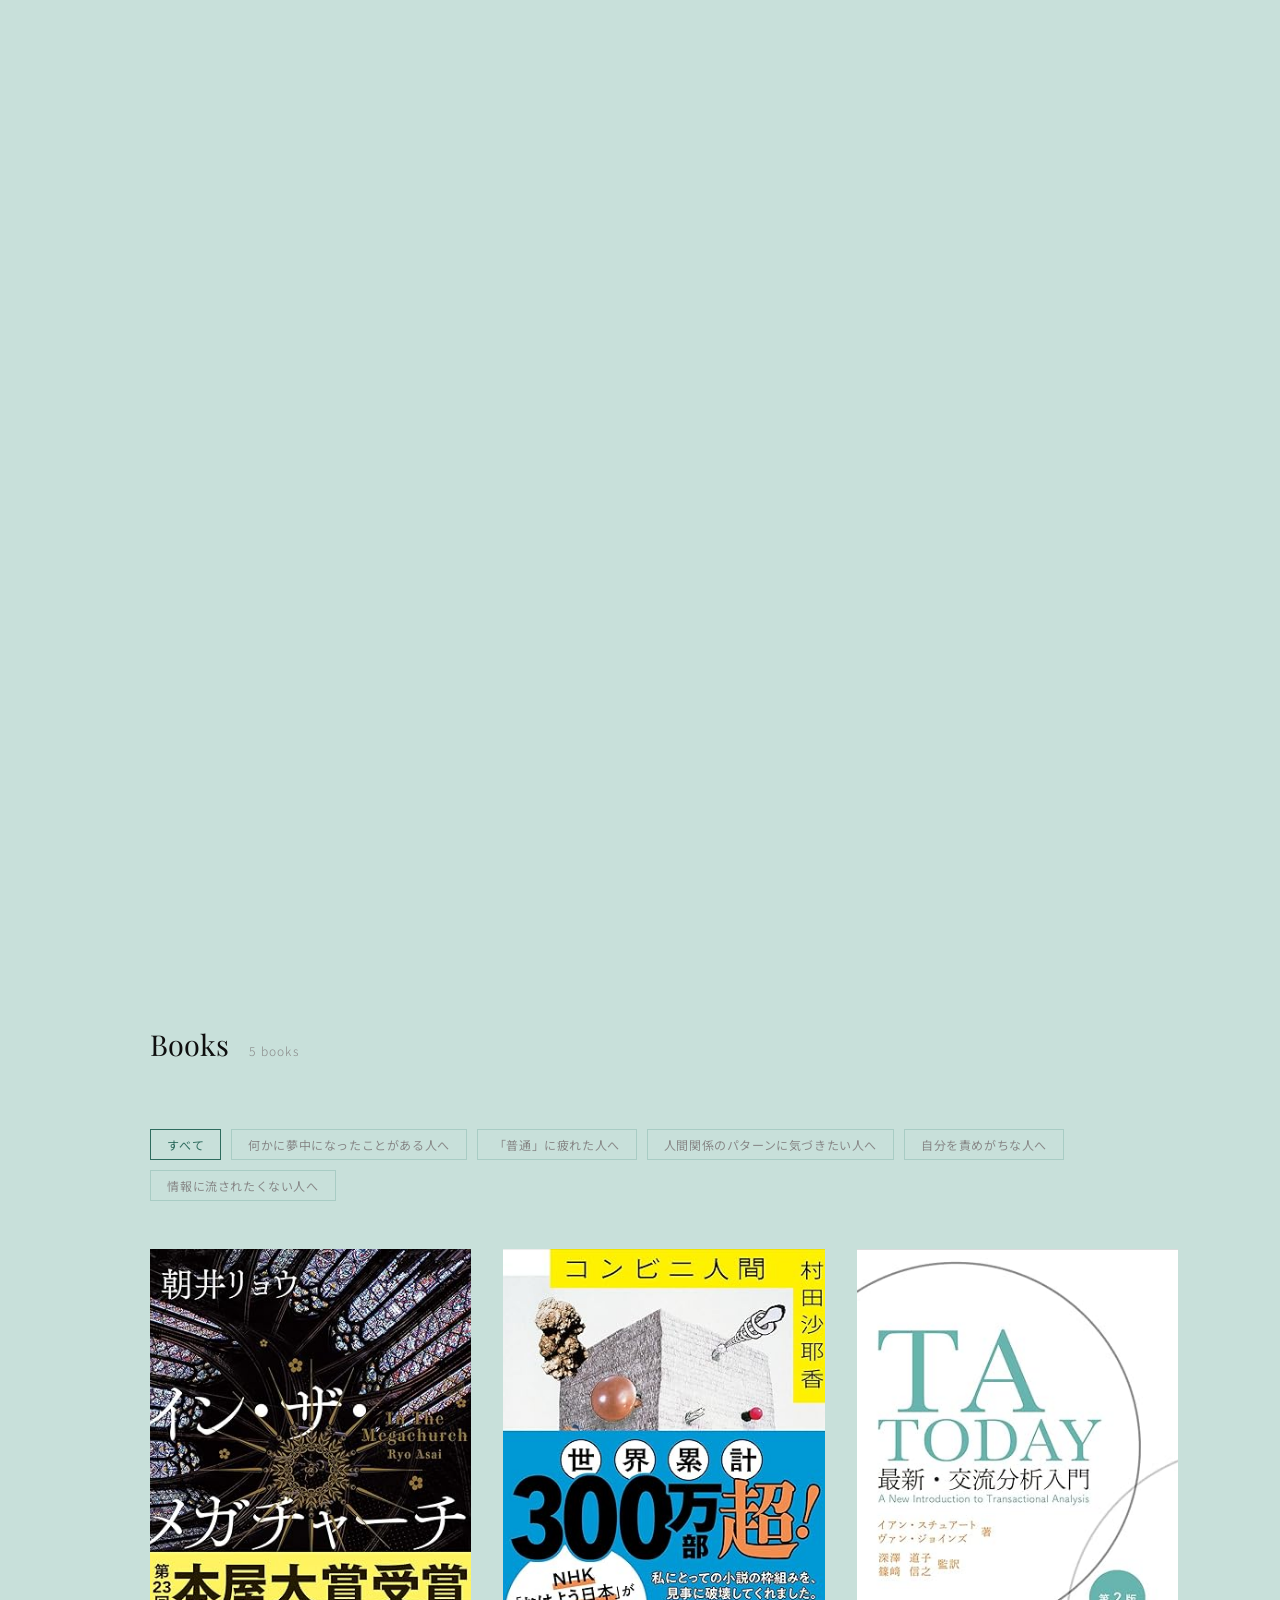
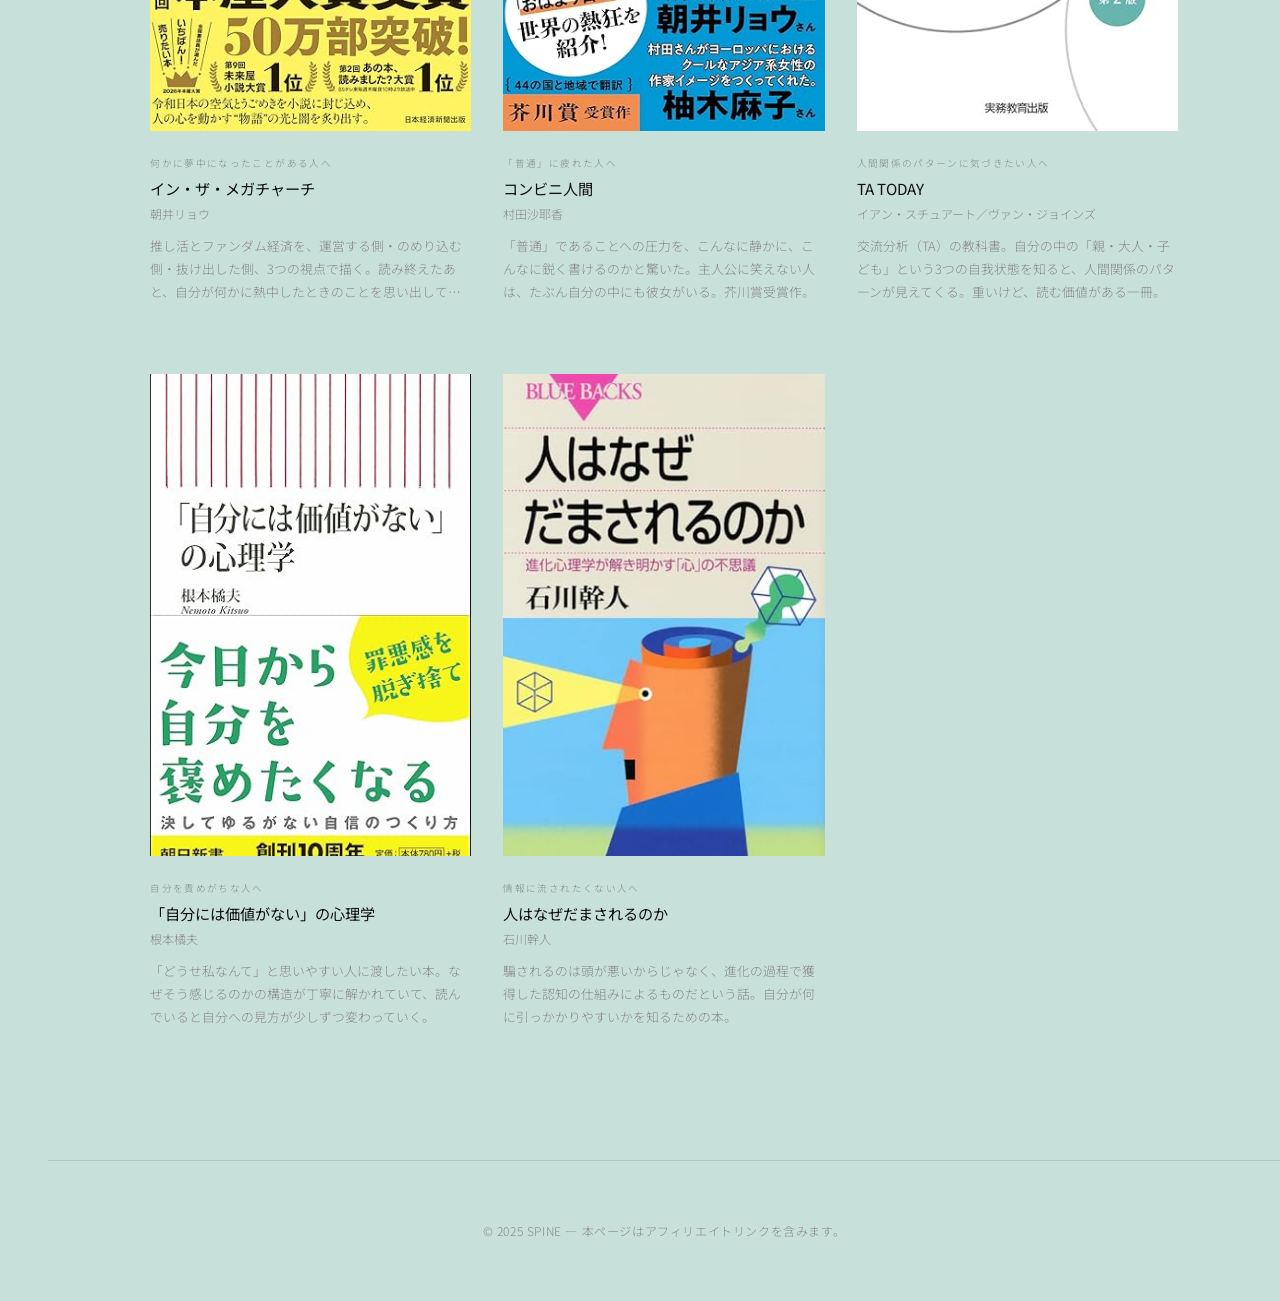
==== commit 079e3e5a: "Add clean 3x3 YouTube thumbnail gallery below BGM player Co-Authored-By: Claude Opus 4.8 <noreply@an" ====
--- a/index.html
+++ b/index.html
@@ -280,6 +280,7 @@
           <svg viewBox="0 0 24 24" fill="none" stroke="currentColor" stroke-width="1.5" width="12" height="12"><path d="M11 5L6 9H2v6h4l5 4V5z"/><path d="M19.07 4.93a10 10 0 0 1 0 14.14M15.54 8.46a5 5 0 0 1 0 7.07"/></svg>
           <input type="range" class="volume-slider" id="volumeSlider" min="0" max="1" step="0.01" value="0.6">
         </div>
+        <div class="yt-gallery" id="ytLinks"></div>
       </div>
     </div>
 
--- a/css/style.css
+++ b/css/style.css
@@ -763,6 +763,49 @@
   height: 2px;
   accent-color: var(--accent);
   cursor: pointer;
+}
+
+/* ─── YouTube full-version gallery ─── */
+.yt-gallery {
+  margin-top: 30px;
+  max-width: 340px;
+}
+
+.yt-gallery-label {
+  font-family: 'EB Garamond', serif;
+  font-size: 0.8rem;
+  letter-spacing: 0.12em;
+  color: var(--text);
+  opacity: 0.55;
+  margin-bottom: 14px;
+}
+
+.yt-grid {
+  display: grid;
+  grid-template-columns: repeat(3, 1fr);
+  gap: 8px;
+}
+
+.yt-thumb {
+  display: block;
+  aspect-ratio: 16 / 9;
+  overflow: hidden;
+  border-radius: 4px;
+  border: 1px solid var(--border);
+  filter: grayscale(0.4);
+  transition: filter 0.25s, transform 0.25s;
+}
+
+.yt-thumb img {
+  width: 100%;
+  height: 100%;
+  object-fit: cover;
+  display: block;
+}
+
+.yt-thumb:hover {
+  filter: grayscale(0);
+  transform: translateY(-2px);
 }
 
 /* ─── Footer ─── */
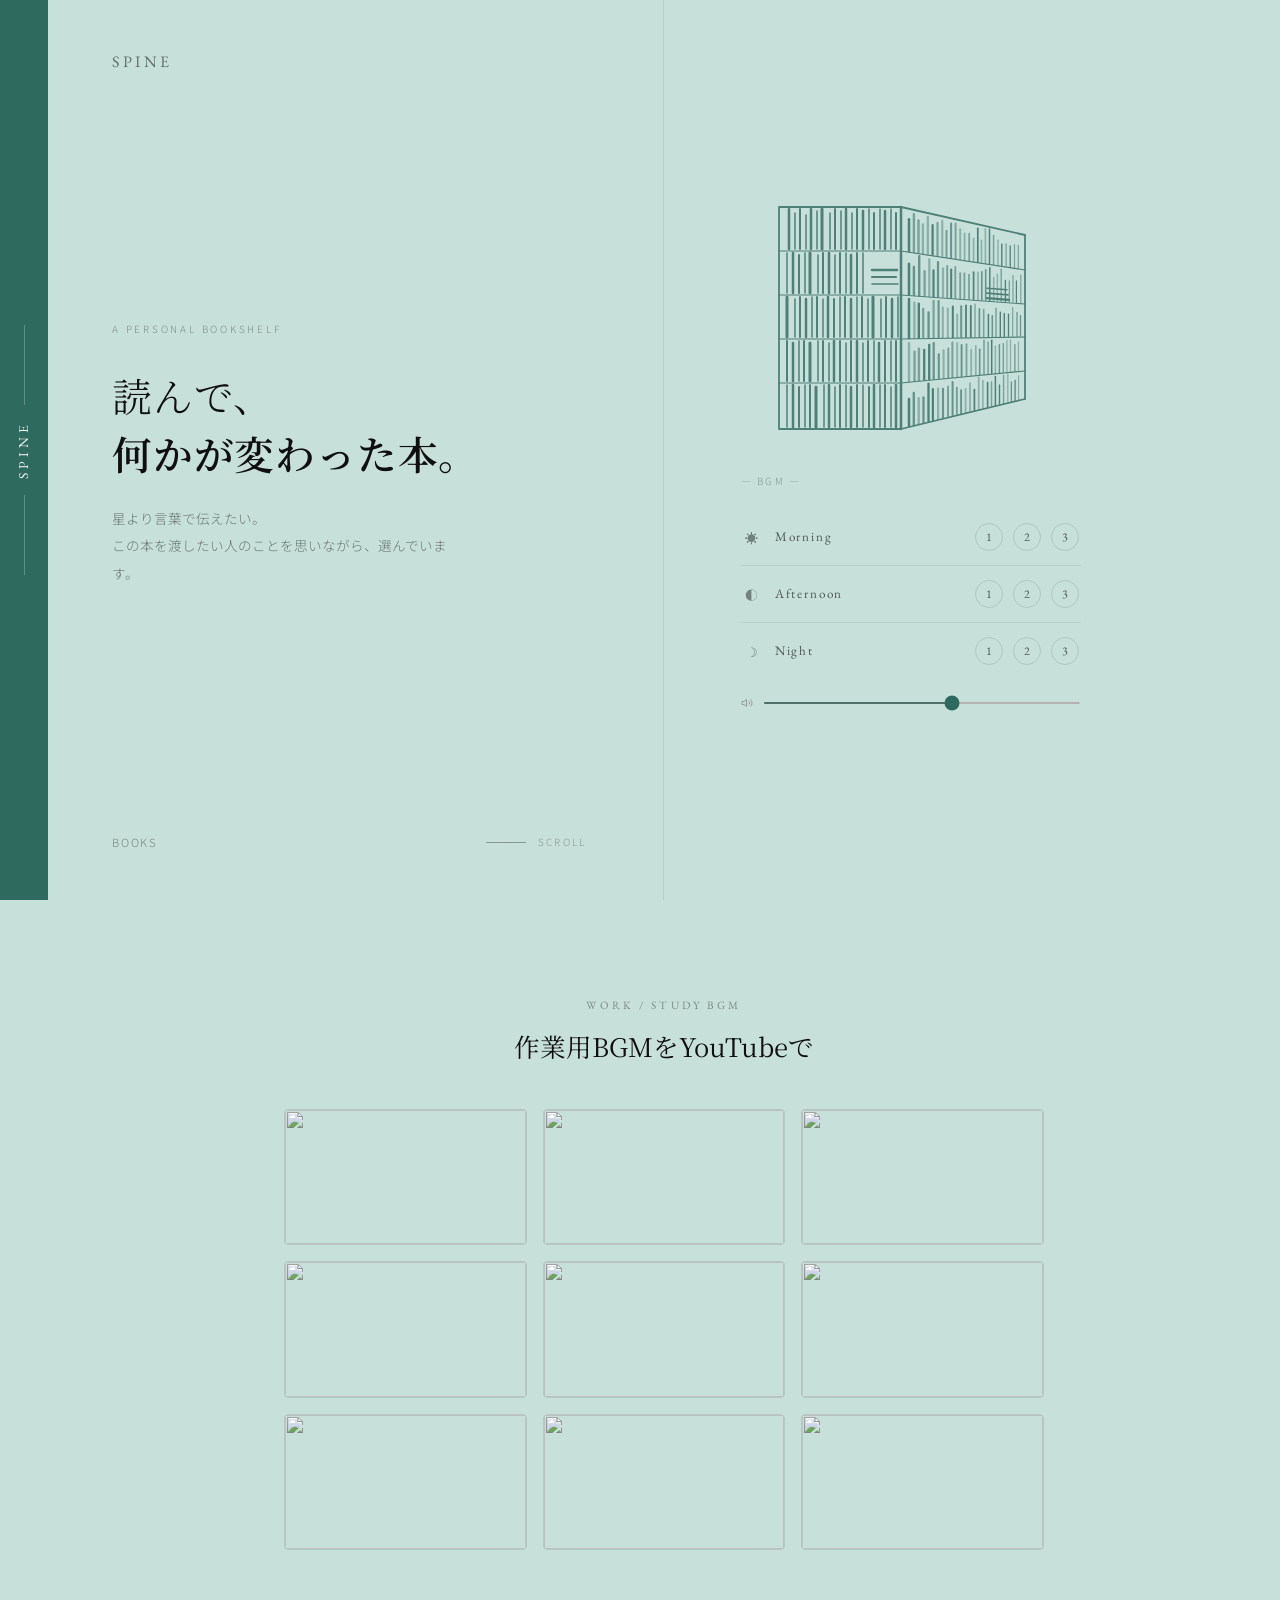
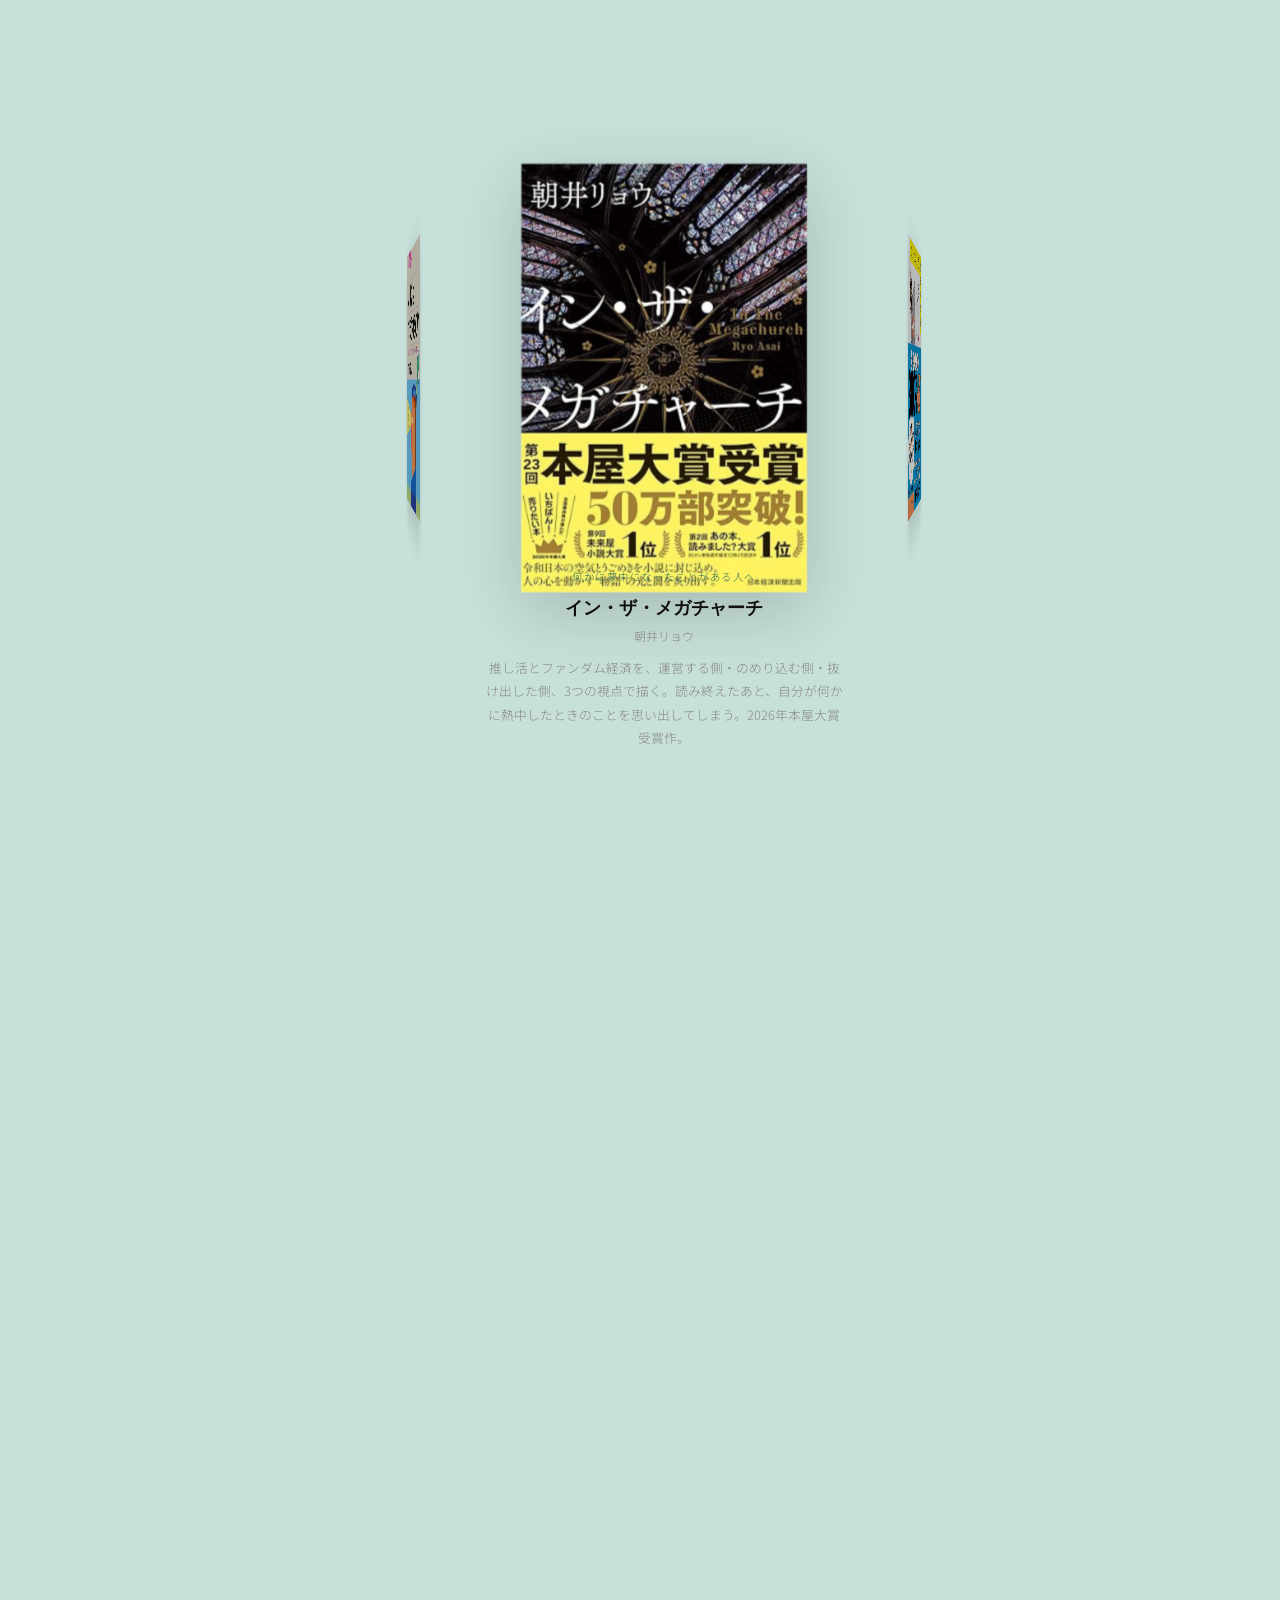
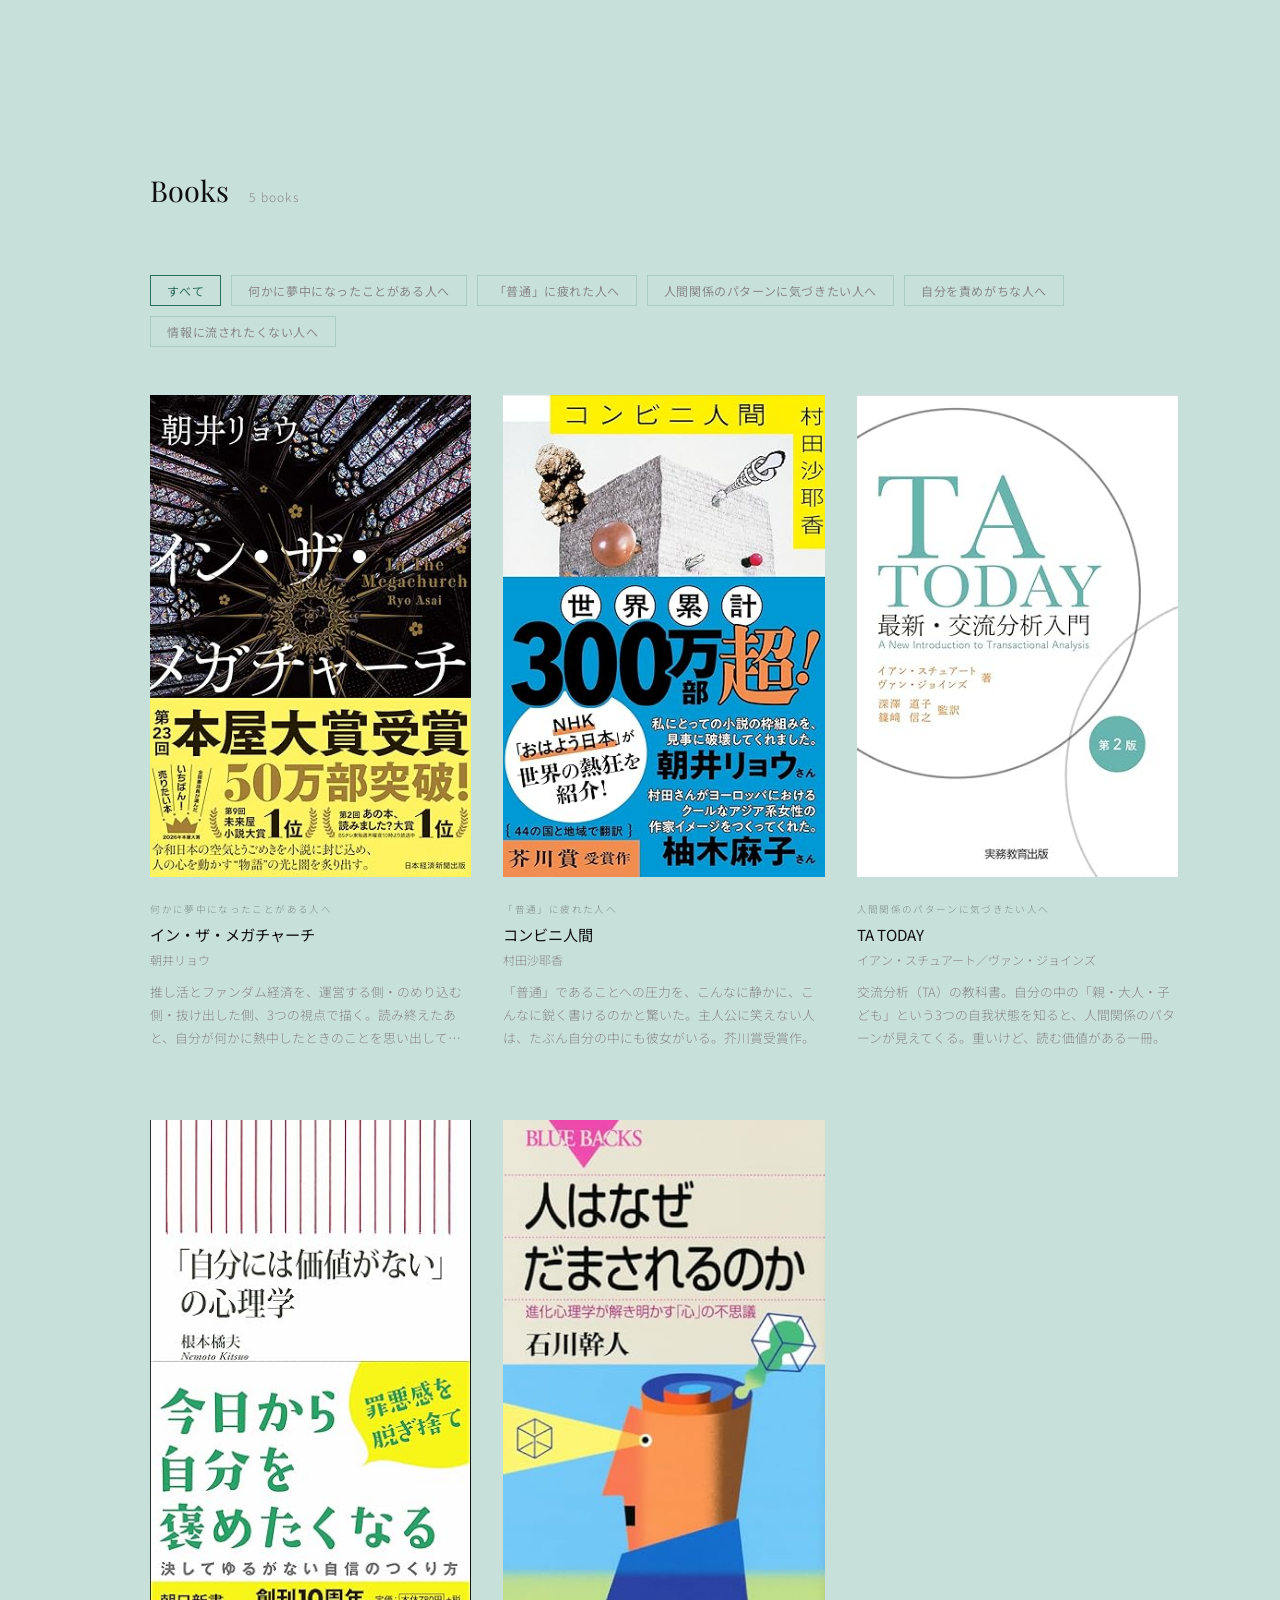
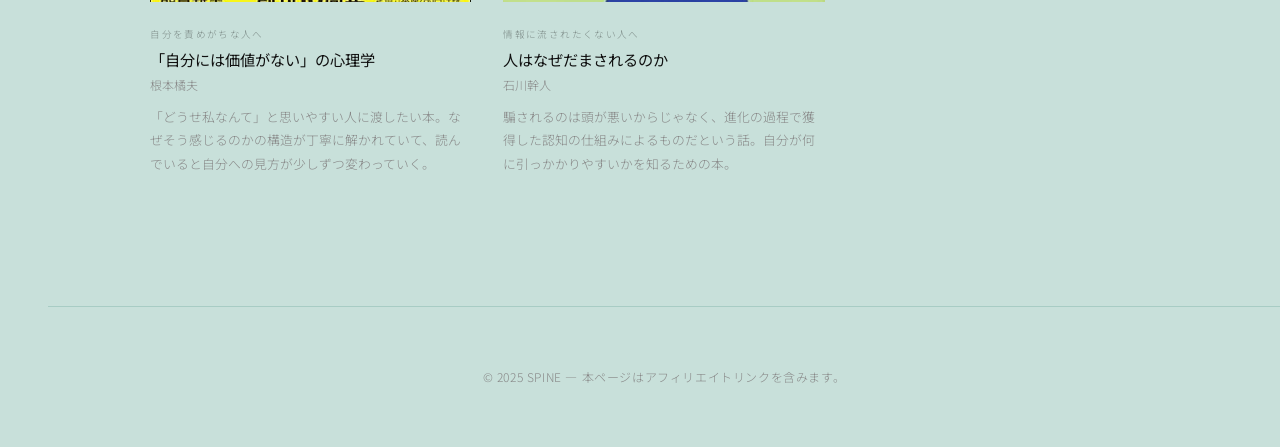
==== commit 7996d7a8: "Move YouTube gallery to its own breathing section; declutter hero Co-Authored-By: Claude Opus 4.8 <n" ====
--- a/index.html
+++ b/index.html
@@ -280,10 +280,18 @@
           <svg viewBox="0 0 24 24" fill="none" stroke="currentColor" stroke-width="1.5" width="12" height="12"><path d="M11 5L6 9H2v6h4l5 4V5z"/><path d="M19.07 4.93a10 10 0 0 1 0 14.14M15.54 8.46a5 5 0 0 1 0 7.07"/></svg>
           <input type="range" class="volume-slider" id="volumeSlider" min="0" max="1" step="0.01" value="0.6">
         </div>
-        <div class="yt-gallery" id="ytLinks"></div>
-      </div>
-    </div>
-
+      </div>
+    </div>
+
+  </section>
+
+  <!-- 作業用BGM: YouTube full versions -->
+  <section class="yt-section">
+    <div class="yt-section-head">
+      <span class="yt-section-eyebrow">Work / Study BGM</span>
+      <h2 class="yt-section-title">作業用BGMをYouTubeで</h2>
+    </div>
+    <div class="yt-gallery" id="ytLinks"></div>
   </section>
 
   <!-- 3D Carousel Showcase -->
--- a/css/style.css
+++ b/css/style.css
@@ -765,25 +765,46 @@
   cursor: pointer;
 }
 
-/* ─── YouTube full-version gallery ─── */
+/* ─── YouTube full-version section ─── */
+.yt-section {
+  padding: 96px 8vw;
+  background: var(--bg);
+}
+
+.yt-section-head {
+  text-align: center;
+  margin-bottom: 40px;
+}
+
+.yt-section-eyebrow {
+  display: block;
+  font-family: 'EB Garamond', serif;
+  font-size: 0.7rem;
+  letter-spacing: 0.28em;
+  text-transform: uppercase;
+  color: var(--text);
+  opacity: 0.4;
+  margin-bottom: 10px;
+}
+
+.yt-section-title {
+  font-family: 'Noto Serif JP', serif;
+  font-size: clamp(1.2rem, 2vw, 1.6rem);
+  font-weight: 400;
+  color: var(--text);
+}
+
 .yt-gallery {
-  margin-top: 30px;
-  max-width: 340px;
-}
-
-.yt-gallery-label {
-  font-family: 'EB Garamond', serif;
-  font-size: 0.8rem;
-  letter-spacing: 0.12em;
-  color: var(--text);
-  opacity: 0.55;
-  margin-bottom: 14px;
-}
+  max-width: 760px;
+  margin: 0 auto;
+}
+
+.yt-gallery-label { display: none; }
 
 .yt-grid {
   display: grid;
   grid-template-columns: repeat(3, 1fr);
-  gap: 8px;
+  gap: 16px;
 }
 
 .yt-thumb {
